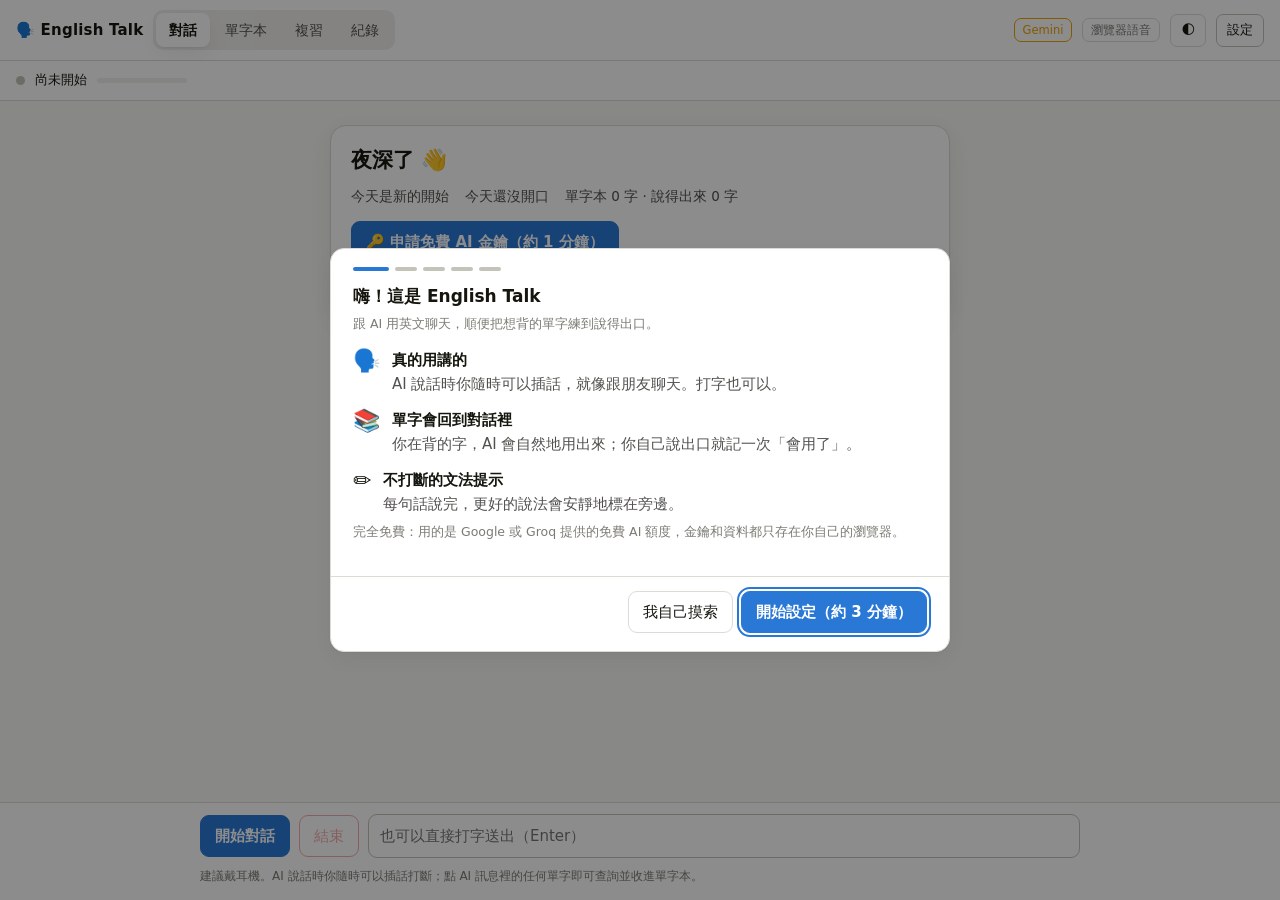
==== docs/index.html @ 2129390c "v2.11" ====
<!DOCTYPE html>
<html lang="zh-Hant">
<head>
<meta charset="utf-8">
<meta name="viewport" content="width=device-width, initial-scale=1, viewport-fit=cover">
<meta name="description" content="用嘴巴跟 AI 即時練英文對話，可以隨時插話打斷。內建單字本與間隔重複複習。">
<meta name="theme-color" content="#2a78d6">
<title>English Talk — 雙工英文對話練習</title>
<link rel="icon" type="image/png" href="icons/favicon-64.png">
<link rel="apple-touch-icon" href="icons/apple-touch-icon.png">
<link rel="manifest" href="manifest.webmanifest">
<meta name="apple-mobile-web-app-capable" content="yes">
<meta name="apple-mobile-web-app-status-bar-style" content="default">
<meta name="apple-mobile-web-app-title" content="English Talk">
<link rel="stylesheet" href="styles.css">
</head>
<body>

<header>
  <span class="brand">🗣️ English Talk</span>
  <nav class="tabs" role="tablist">
    <button role="tab" data-tab="chat" aria-selected="true">對話</button>
    <button role="tab" data-tab="vocab" aria-selected="false">單字本 <span class="pill zero" id="pillVocab">0</span></button>
    <button role="tab" data-tab="review" aria-selected="false">複習 <span class="pill zero" id="pillDue">0</span></button>
    <button role="tab" data-tab="stats" aria-selected="false">紀錄</button>
  </nav>
  <div class="spacer"></div>
  <span class="badge" id="badgeEngine">—</span>
  <span class="badge" id="badgeTTS">—</span>
  <button class="btn sm" id="btnInstall" hidden title="安裝到桌面，像 App 一樣使用">📲 安裝</button>
  <button class="btn sm ghost" id="btnTheme" title="切換深淺色">🌓</button>
  <button class="btn sm" id="btnSettings">設定</button>
</header>

<main>

  <!-- ============================ 對話 ============================ -->
  <section class="page active" id="page-chat">
    <div id="statusbar">
      <div id="dot"></div>
      <span id="statusText">尚未開始</span>
      <div id="meter"><div id="meterFill"></div></div>
      <div class="spacer"></div>
      <span class="muted" id="turnInfo"></span>
    </div>

    <div id="chat"><div id="chatInner"></div></div>

    <footer>
      <div class="footer-inner">
        <button class="btn primary" id="btnStart">開始對話</button>
        <button class="btn danger" id="btnStop" disabled>結束</button>
        <input type="text" id="textInput" placeholder="也可以直接打字送出（Enter）" autocomplete="off">
        <div id="hint">建議戴耳機。AI 說話時你隨時可以插話打斷；點 AI 訊息裡的任何單字即可查詢並收進單字本。</div>
      </div>
    </footer>
  </section>

  <!-- ============================ 單字本 ============================ -->
  <section class="page" id="page-vocab">
    <div class="scroll"><div class="wrap">
      <h2 class="title">單字本</h2>
      <p class="lede">三種加入方式：對話中點單字、手動新增、批次貼上課本單字表。到期的字會出現在複習，也會被 AI 在聊天中自然用出來 —— 你自己把它說出口時會記一次「產出」。</p>

      <div class="vocab-toolbar">
        <input type="search" id="vocabSearch" placeholder="搜尋單字或中文意思…">
        <select id="vocabTag" style="width:auto;min-width:120px"><option value="">所有標籤</option></select>
        <select id="vocabSort" style="width:auto;min-width:110px">
          <option value="due">依到期日</option>
          <option value="new">最新加入</option>
          <option value="az">字母順序</option>
          <option value="spoken">最常說出</option>
          <option value="unspoken">還沒說出口</option>
        </select>
        <button class="btn sm primary" id="btnAddOne">＋ 新增單字</button>
        <button class="btn sm" id="btnBulkAdd">批次貼上</button>
        <button class="btn sm ghost" id="btnFillForms" hidden>補齊詞性變化</button>
        <button class="btn sm ghost" id="btnVocabExport">匯出 CSV</button>
      </div>

      <div id="vocabCounts" class="tiles"></div>
      <div id="vocabList" class="vlist"></div>
    </div></div>
  </section>

  <!-- ============================ 複習 ============================ -->
  <section class="page" id="page-review">
    <div class="scroll"><div class="wrap">
      <h2 class="title">複習</h2>
      <p class="lede">間隔重複：記得越牢，下次出現得越晚。答錯的會今天再出現一次。</p>

      <div class="review-controls">
        <label class="field" style="margin-top:0">複習方式</label>
        <div class="mode-grid" id="reviewMode" role="radiogroup" aria-label="複習方式"></div>
        <p class="note" id="reviewModeNote" style="margin:8px 0 0"></p>
        <div class="row" style="margin-top:4px">
          <div class="grow">
            <label class="field" for="reviewTag">複習範圍</label>
            <select id="reviewTag"><option value="">全部單字</option></select>
          </div>
          <button class="btn primary" id="btnStartReview">開始複習</button>
        </div>
      </div>
      <div style="height:18px"></div>

      <div id="reviewStage" class="review-stage"></div>
    </div></div>
  </section>

  <!-- ============================ 紀錄 ============================ -->
  <section class="page" id="page-stats">
    <div class="scroll"><div class="wrap">
      <h2 class="title">練習紀錄</h2>
      <p class="lede">所有資料都存在這台裝置的瀏覽器裡，沒有上傳到任何地方。</p>

      <div id="statTiles" class="tiles"></div>

      <div id="insights"></div>

      <div class="card">
        <h3>練習熱力圖</h3>
        <div id="heatmap"></div>
      </div>

      <div class="card">
        <h3>每日明細</h3>
        <div class="table-scroll" id="dailyTable"></div>
      </div>

      <div class="card">
        <h3>AI 用量</h3>
        <div id="aiUsage"></div>
      </div>

      <div class="card">
        <h3>對話紀錄</h3>
        <div id="sessionList"></div>
      </div>

      <div class="card">
        <h3>備份</h3>
        <p class="note" style="margin-top:0">匯出的檔案包含單字本、對話紀錄與統計，但<strong>不含 API 金鑰</strong>。換電腦時匯入即可延續進度。</p>
        <div id="storageInfo" class="storage-info"></div>
        <div class="row" style="margin-top:12px">
          <button class="btn" id="btnExportAll">匯出備份</button>
          <button class="btn" id="btnImportAll">匯入備份</button>
          <div class="spacer"></div>
          <button class="btn danger" id="btnWipe">清除所有資料</button>
        </div>
        <input type="file" id="importFile" accept="application/json,.json" hidden>
      </div>
    </div></div>
  </section>

</main>

<!-- ============================ 單字彈窗 ============================ -->
<div id="wordPop" hidden></div>

<!-- ============================ 設定 ============================ -->
<dialog class="modal" id="dlgSettings">
  <div class="m-head">
    <h2>設定</h2>
    <p class="note" style="margin-bottom:0">
      金鑰只存在你自己的瀏覽器（localStorage），不會傳給這個網站的伺服器，因為它根本沒有伺服器。
    </p>
  </div>
  <div class="m-body">

    <label class="field" for="cfgProvider">對話模型供應商</label>
    <select id="cfgProvider">
      <option value="gemini">Google Gemini（推薦：免費額度大、瀏覽器直連最穩）</option>
      <option value="groq">Groq（回應最快，少數瀏覽器可能被跨來源政策擋下）</option>
    </select>
    <div class="row" style="margin-top:8px;align-items:center">
      <button class="btn sm" id="btnTestKey" type="button">🔌 測試連線</button>
      <span class="note" id="testKeyNote" style="margin:0"></span>
    </div>

    <label class="field" style="display:flex;align-items:center;gap:9px;cursor:pointer;margin-top:12px">
      <input type="checkbox" id="cfgFallback" style="width:auto">
      主要的 AI 出問題時，自動換備援（對話不會斷）
    </label>
    <div class="note" id="fallbackChain" style="margin-left:26px"></div>

    <div id="grpGemini">
      <label class="field" for="cfgGeminiKey">Gemini API 金鑰 <span class="badge" id="stGemini">未設定</span></label>
      <input type="password" id="cfgGeminiKey" placeholder="AIza…（留空表示不更動）" autocomplete="off">
      <div class="note">免費申請：<a href="https://aistudio.google.com/apikey" target="_blank" rel="noopener">aistudio.google.com/apikey</a></div>
      <label class="field" for="cfgGeminiModel">對話用的模型</label>
      <select id="cfgGeminiModel"></select>
      <input type="text" id="cfgGeminiModelCustom" placeholder="輸入模型 ID，例如 gemini-3.5-flash" hidden>
      <div id="descGeminiModel"></div>

      <label class="field" for="cfgGeminiTool">查字、新增單字、文法檢查用的模型</label>
      <select id="cfgGeminiTool"></select>
      <input type="text" id="cfgGeminiToolCustom" placeholder="輸入模型 ID" hidden>
      <div id="descGeminiTool"></div>

      <div class="row" style="margin-top:10px">
        <button class="btn sm" id="btnFetchGemini" type="button">抓取我帳號可用的模型</button>
        <span class="note" id="noteGemini" style="margin:0"></span>
      </div>
    </div>

    <div id="grpGroq">
      <label class="field" for="cfgGroqKey">Groq API 金鑰 <span class="badge" id="stGroq">未設定</span></label>
      <input type="password" id="cfgGroqKey" placeholder="gsk_…（留空表示不更動）" autocomplete="off">
      <div class="note">免費申請：<a href="https://console.groq.com/keys" target="_blank" rel="noopener">console.groq.com/keys</a></div>
      <label class="field" for="cfgGroqModel">對話用的模型</label>
      <select id="cfgGroqModel"></select>
      <input type="text" id="cfgGroqModelCustom" placeholder="輸入模型 ID，例如 llama-3.1-8b-instant" hidden>
      <div id="descGroqModel"></div>

      <label class="field" for="cfgGroqTool">查字、新增單字、文法檢查用的模型</label>
      <select id="cfgGroqTool"></select>
      <input type="text" id="cfgGroqToolCustom" placeholder="輸入模型 ID" hidden>
      <div id="descGroqTool"></div>
      <div class="note">兩個用途分開選，額度就各算各的：背景的查字和文法檢查不會把對話的額度用光。選的模型不能用時，會自動退回對話用的模型。</div>

      <div class="row" style="margin-top:10px">
        <button class="btn sm" id="btnFetchGroq" type="button">抓取我帳號可用的模型</button>
        <span class="note" id="noteGroq" style="margin:0"></span>
      </div>
    </div>

    <hr style="border:0;border-top:1px solid var(--line);margin:22px 0 4px">

    <label class="field" for="cfgTTSEngine">AI 語音引擎</label>
    <select id="cfgTTSEngine">
      <option value="browser">瀏覽器內建（免費無限、零延遲，建議用 Edge 取得神經語音）</option>
      <option value="edge">微軟 Edge 朗讀服務（音質最好，但可能被擋，失敗會自動退回）</option>
    </select>

    <div id="grpBrowserVoice">
      <label class="field" for="cfgBrowserVoice">瀏覽器語音</label>
      <select id="cfgBrowserVoice"></select>
      <div class="note">名字含 Natural / Online 的是神經語音，音質最接近真人。在 Microsoft Edge 開啟本站可以拿到最多這類語音。</div>
    </div>

    <div id="grpEdgeVoice" hidden>
      <label class="field" for="cfgEdgeVoice">微軟語音</label>
      <select id="cfgEdgeVoice"></select>
    </div>

    <div class="row">
      <div class="grow">
        <label class="field" for="cfgRate">語速</label>
        <select id="cfgRate">
          <option value="0.75">很慢</option>
          <option value="0.9">慢</option>
          <option value="1">正常</option>
          <option value="1.1">快</option>
          <option value="1.25">很快</option>
        </select>
      </div>
      <div class="grow">
        <label class="field" for="cfgLevel">你的英文程度</label>
        <select id="cfgLevel">
          <option value="A2">A2 初級</option>
          <option value="B1">B1 中級</option>
          <option value="B2">B2 中高級</option>
          <option value="C1">C1 高級</option>
        </select>
      </div>
    </div>

    <label class="field" for="cfgGoal">練習目標</label>
    <select id="cfgGoal"></select>
    <div class="note">換目標會一起換掉下面的 AI 角色（如果你沒有自己改過角色的話）。</div>

    <label class="field" for="cfgPersona">AI 角色設定（英文描述）</label>
    <input type="text" id="cfgPersona">

    <div class="row">
      <div class="grow">
        <label class="field" for="cfgBarge">搶話靈敏度</label>
        <select id="cfgBarge">
          <option value="0">關閉（AI 說完才聽）</option>
          <option value="2">高靈敏</option>
          <option value="3">中（推薦）</option>
          <option value="4.5">低靈敏（吵雜環境）</option>
        </select>
      </div>
      <div class="grow">
        <label class="field" for="cfgSilence">停頓多久算你說完</label>
        <select id="cfgSilence">
          <option value="700">0.7 秒（反應快）</option>
          <option value="1000">1.0 秒（推薦）</option>
          <option value="1500">1.5 秒（想慢慢講）</option>
        </select>
      </div>
    </div>

    <label class="field" for="cfgVocabFreq">AI 在對話中用到我的單字的頻率</label>
    <select id="cfgVocabFreq">
      <option value="0">不要（純自然對話）</option>
      <option value="0.25">很少 — 大約每四輪一次</option>
      <option value="0.5">適中 — 大約每三輪一次（推薦）</option>
      <option value="0.75">常常 — 大約每四輪三次，而且會引導你也用出來</option>
      <option value="1">每一輪都要 — 考前衝刺用，會明顯刻意</option>
    </select>
    <div class="note">
      覺得太刻意就往下調。每場對話的前兩輪一定不會塞單字，讓話題先自然建立。
      「很少」和「適中」不會連續兩輪都塞。
    </div>

    <label class="field" style="display:flex;align-items:center;gap:9px;cursor:pointer;margin-top:8px">
      <input type="checkbox" id="cfgPromoteHeard" style="width:auto">
      AI 用了、我卻沒跟著用的字，自動提前到明天複習
    </label>
    <div class="note" style="margin-left:26px">不花 API 額度，純本地判斷。</div>

    <label class="field" style="display:flex;align-items:center;gap:9px;cursor:pointer;margin-top:8px">
      <input type="checkbox" id="cfgAnalyzeGaps" style="width:auto">
      對話結束後，找出我「想講但講不出來」的字
    </label>
    <div class="note" style="margin-left:26px">一整場對話只會多呼叫一次 API。關掉可以更省額度。</div>

    <label class="field" for="cfgGrammar">文法修正</label>
    <select id="cfgGrammar">
      <option value="live">即時 — 每句說完就標在那句底下（推薦）</option>
      <option value="end">對話結束後 — 一次檢查全部，最省額度</option>
      <option value="off">關閉</option>
    </select>
    <div class="note">AI 不會在對話中糾正你，修正只會安靜地寫在你那句話底下。
      即時模式會把排隊中的句子合併成一次送出，平均每 1–3 句才多一次 API；
      Gemini 用的是額度另計的 flash-lite 模型，不會吃掉對話的額度。</div>

    <label class="field" for="cfgScheduler">複習排程演算法</label>
    <select id="cfgScheduler">
      <option value="fsrs">FSRS — Anki 現行的演算法，同樣記得牢、複習次數更少（推薦）</option>
      <option value="sm2">SM-2 — 傳統演算法</option>
    </select>
    <label class="field" for="cfgRetention">目標記憶率（FSRS）</label>
    <select id="cfgRetention">
      <option value="0.85">85% — 複習量最少，偶爾會忘</option>
      <option value="0.9">90% — 標準（推薦）</option>
      <option value="0.95">95% — 考前衝刺，複習量約多一倍</option>
    </select>
    <div class="note">切換後會依新規則重排所有字的複習日。兩種演算法的紀錄會一直同步保存，隨時可以換回來。</div>

    <div class="note" id="cacheInfo" style="margin-top:14px"></div>

    <div style="height:8px"></div>
  </div>
  <div class="m-foot">
    <span class="note" style="margin:0 auto 0 0">
      <span id="appVersion"></span> ·
      <a href="#" id="lnkWhatsNew">看新功能</a> ·
      <a href="#" id="lnkOnboard">新手引導</a>
    </span>
    <button class="btn ghost" id="btnCloseSettings">取消</button>
    <button class="btn primary" id="btnSaveSettings">儲存</button>
  </div>
</dialog>

<!-- ============================ 手動新增／編輯單字 ============================ -->
<dialog class="modal" id="dlgAdd">
  <div class="m-head">
    <h2>新增單字</h2>
    <p class="note" style="margin-bottom:0">輸入英文或中文都可以，會列出所有可能的字或意思讓你挑。</p>
  </div>
  <div class="m-body">
    <div class="row add-search">
      <input type="search" id="addQuery" class="grow" placeholder="例如：消耗、negotiate、look forward to" autocomplete="off" enterkeyhint="search">
      <button class="btn primary" id="btnAddSearch" type="button">查詢</button>
    </div>
    <div class="add-tagrow">
      <label for="addTag">加到標籤</label>
      <input type="text" id="addTag" list="tagOptions" placeholder="可留空，例如：第三課" autocomplete="off">
      <datalist id="tagOptions"></datalist>
    </div>
    <div id="addResults" class="add-results" aria-live="polite"></div>
    <button class="btn sm ghost" id="btnAddManual" type="button">課本的定義要一字不差？手動填寫全部欄位</button>
  </div>
  <div class="m-foot">
    <button class="btn" id="btnAddDone">完成</button>
  </div>
</dialog>

<dialog class="modal" id="dlgWord">
  <div class="m-head">
    <h2 id="wordDlgTitle">新增單字</h2>
    <p class="note" style="margin-bottom:0">
      英文或中文填一個就好，按「用 AI 補齊」會列出候選讓你挑，而且只補空白的欄位，不會改你自己填的內容。
    </p>
  </div>
  <div class="m-body">
    <div class="row wf-main">
      <div class="grow">
        <label class="field" for="wfWord">英文</label>
        <input type="text" id="wfWord" placeholder="例：negotiate" autocomplete="off">
      </div>
      <div class="grow">
        <label class="field" for="wfZh">中文意思</label>
        <input type="text" id="wfZh" placeholder="例：談判、協商" autocomplete="off">
      </div>
    </div>
    <button class="btn sm" id="btnAutoFill" type="button" style="margin-top:10px">✨ 用 AI 補齊</button>
    <div id="wfPick" class="add-results"></div>

    <div class="row">
      <div class="grow">
        <label class="field" for="wfPhonetic">音標</label>
        <input type="text" id="wfPhonetic" placeholder="例：/nɪˈɡoʊʃieɪt/">
      </div>
      <div class="grow">
        <label class="field" for="wfPos">詞性</label>
        <input type="text" id="wfPos" placeholder="例：verb">
      </div>
    </div>

    <label class="field" for="wfTags">標籤（用空白分隔，例如課次）</label>
    <input type="text" id="wfTags" list="tagOptions" placeholder="例：第三課 期中考">

    <details id="wfMore" class="wf-more">
      <summary>更多欄位：例句、近義詞、反義詞、詞性變化</summary>
      <label class="field" for="wfExample">例句</label>
      <input type="text" id="wfExample" placeholder="例：We need to negotiate a better price.">

      <label class="field" for="wfExampleZh">例句中文</label>
      <input type="text" id="wfExampleZh" placeholder="例：我們需要談出一個更好的價格。">

      <label class="field" for="wfSyn">近義詞</label>
      <input type="text" id="wfSyn" placeholder="例：settle(和解), bargain(討價還價)">

      <label class="field" for="wfAnt">反義詞</label>
      <input type="text" id="wfAnt" placeholder="例：refuse(拒絕)">

      <label class="field" for="wfFam">詞性變化（同字根、不同詞性）</label>
      <input type="text" id="wfFam" placeholder="例：decision n. 決定, decisive adj. 果斷的">
      <div class="note">用逗號分隔，中文放在括號裡（可省略）。</div>
    </details>

    <div class="note" id="wordDlgNote"></div>
  </div>
  <div class="m-foot">
    <button class="btn ghost" id="btnCloseWord">取消</button>
    <button class="btn primary" id="btnSaveWord">儲存</button>
  </div>
</dialog>

<!-- ============================ 批次貼上單字 ============================ -->
<dialog class="modal" id="dlgBulk">
  <div class="m-head">
    <h2>批次貼上單字</h2>
    <p class="note" style="margin-bottom:0">
      直接貼課本的單字表。每行一個，支援 <code>單字</code>、<code>單字 中文</code>、
      <code>單字,中文</code>、<code>單字&lt;tab&gt;中文</code>。
    </p>
  </div>
  <div class="m-body">
    <label class="field" for="bulkTag">標籤（選填，用來分組複習）</label>
    <input type="text" id="bulkTag" placeholder="例如：第三課、期中考、商用英文">

    <label class="field" for="bulkText">單字</label>
    <textarea id="bulkText" placeholder="negotiate  談判&#10;sustainable  永續的&#10;reluctant  不情願的"></textarea>

    <label class="field" style="display:flex;align-items:center;gap:9px;cursor:pointer">
      <input type="checkbox" id="bulkUseAI" style="width:auto" checked>
      用 AI 補齊音標、詞性與例句
    </label>
    <div class="note">
      不勾選的話就完全照你貼的內容存，一個字都不改，也不會用到 API 額度 ——
      課本上的中文跟老師給的定義要一模一樣時選這個。<br>
      勾選時：你自己填的中文會被保留，AI 只補空白的欄位；一次最多 20 個字。
    </div>
    <div class="note" id="bulkNote"></div>
  </div>
  <div class="m-foot">
    <button class="btn ghost" id="btnCloseBulk">取消</button>
    <button class="btn primary" id="btnDoBulk">加入單字本</button>
  </div>
</dialog>

<div id="toast"></div>

<script type="module" src="js/app.js"></script>
</body>
</html>
---- docs/styles.css ----
/* =========================================================================
   English Talk — 樣式
   淺色為基準，深色在 prefers-color-scheme 與 [data-theme] 兩個範圍各定義一次，
   讓手動切換在兩個方向都能蓋過系統設定。
   ========================================================================= */

:root {
  color-scheme: light;
  --bg:            #f7f7f4;
  --surface:       #ffffff;
  --surface-2:     #f0efec;
  --line:          #dcdbd4;
  --line-strong:   #c4c3ba;
  --text:          #16160f;
  --text-2:        #52514e;
  --muted:         #7c7b74;
  --accent:        #2a78d6;
  --accent-ink:    #ffffff;
  --good:          #1baf7a;
  --warn:          #eda100;
  --danger:        #e34948;
  --user-bg:       #e8f0fb;
  --user-line:     #c6dcf6;
  --ai-bg:         #ffffff;
  --ai-line:       #e2e1da;
  --shadow:        0 1px 2px rgba(0,0,0,.05), 0 8px 24px rgba(0,0,0,.06);
  --radius:        12px;
  --hm-cell:       13px;
  --hm-0: #e9e9e5; --hm-1: #b7d3f6; --hm-2: #86b6ef; --hm-3: #3987e5; --hm-4: #1c5cab;
}

@media (prefers-color-scheme: dark) {
  :root:where(:not([data-theme="light"])) {
    color-scheme: dark;
    --bg:          #131317;
    --surface:     #1a1a1f;
    --surface-2:   #212127;
    --line:        #2e2e36;
    --line-strong: #43434e;
    --text:        #f2f2ef;
    --text-2:      #c3c2b7;
    --muted:       #8b8a82;
    --accent:      #3987e5;
    --accent-ink:  #08131f;
    --good:        #199e70;
    --warn:        #c98500;
    --danger:      #e66767;
    --user-bg:     #1d2a3a;
    --user-line:   #2b415c;
    --ai-bg:       #1e1e24;
    --ai-line:     #32323b;
    --shadow:      0 1px 2px rgba(0,0,0,.3), 0 8px 24px rgba(0,0,0,.35);
    --hm-0: #26262b; --hm-1: #104281; --hm-2: #184f95; --hm-3: #256abf; --hm-4: #3987e5;
  }
}

:root[data-theme="dark"] {
  color-scheme: dark;
  --bg:          #131317;
  --surface:     #1a1a1f;
  --surface-2:   #212127;
  --line:        #2e2e36;
  --line-strong: #43434e;
  --text:        #f2f2ef;
  --text-2:      #c3c2b7;
  --muted:       #8b8a82;
  --accent:      #3987e5;
  --accent-ink:  #08131f;
  --good:        #199e70;
  --warn:        #c98500;
  --danger:      #e66767;
  --user-bg:     #1d2a3a;
  --user-line:   #2b415c;
  --ai-bg:       #1e1e24;
  --ai-line:     #32323b;
  --shadow:      0 1px 2px rgba(0,0,0,.3), 0 8px 24px rgba(0,0,0,.35);
  --hm-0: #26262b; --hm-1: #104281; --hm-2: #184f95; --hm-3: #256abf; --hm-4: #3987e5;
}

* { box-sizing: border-box; }
html, body { height: 100%; }
body {
  margin: 0;
  background: var(--bg);
  color: var(--text);
  font: 15px/1.6 "Noto Sans TC", -apple-system, "Segoe UI", system-ui, sans-serif;
  display: flex;
  flex-direction: column;
  overflow: hidden;
}
button, input, select, textarea { font: inherit; color: inherit; }

/* ---------- 頂部 ---------- */
header {
  display: flex; align-items: center; gap: 10px;
  padding: 10px 16px; background: var(--surface);
  border-bottom: 1px solid var(--line); flex: none;
}
.brand { font-weight: 700; font-size: 15px; letter-spacing: .2px; white-space: nowrap; }
.spacer { flex: 1; }

nav.tabs { display: flex; gap: 2px; background: var(--surface-2);
           padding: 3px; border-radius: 10px; }
nav.tabs button {
  border: 0; background: transparent; color: var(--text-2);
  padding: 6px 13px; border-radius: 8px; cursor: pointer; font-size: 14px;
  display: flex; align-items: center; gap: 6px;
}
nav.tabs button:hover { color: var(--text); }
nav.tabs button[aria-selected="true"] {
  background: var(--surface); color: var(--text); font-weight: 600; box-shadow: var(--shadow);
}
.pill {
  font-size: 11px; min-width: 18px; height: 18px; padding: 0 5px;
  border-radius: 9px; background: var(--accent); color: var(--accent-ink);
  display: inline-flex; align-items: center; justify-content: center; font-weight: 700;
}
.pill.zero { display: none; }

/* ---------- 通用元件 ---------- */
button.btn {
  border: 1px solid var(--line-strong); background: var(--surface);
  border-radius: 9px; padding: 8px 14px; cursor: pointer; transition: .15s;
}
button.btn:hover { border-color: var(--accent); }
button.btn:disabled { opacity: .45; cursor: not-allowed; }
button.btn.primary { background: var(--accent); border-color: var(--accent); color: var(--accent-ink); font-weight: 600; }
button.btn.ghost { background: transparent; border-color: var(--line); }
button.btn.danger { background: transparent; border-color: var(--danger); color: var(--danger); }
button.btn.sm { padding: 5px 10px; font-size: 13px; border-radius: 7px; }

input[type=text], input[type=password], input[type=search], select, textarea {
  width: 100%; padding: 9px 11px; border-radius: 9px;
  border: 1px solid var(--line-strong); background: var(--surface); color: var(--text);
}
textarea { resize: vertical; min-height: 90px; line-height: 1.6; }
label.field { display: block; font-size: 13px; color: var(--text-2); margin: 14px 0 5px; font-weight: 500; }
.note { font-size: 12.5px; color: var(--muted); margin-top: 5px; line-height: 1.6; }
.note a { color: var(--accent); }
.row { display: flex; gap: 10px; align-items: flex-end; flex-wrap: wrap; }
.row > .grow { flex: 1; min-width: 150px; }
.muted { color: var(--muted); }

.badge {
  font-size: 11.5px; padding: 2px 8px; border-radius: 7px;
  border: 1px solid var(--line); color: var(--muted); white-space: nowrap;
}
.badge.on { color: var(--good); border-color: var(--good); }
.badge.warn { color: var(--warn); border-color: var(--warn); }

/* ---------- 分頁容器 ---------- */
main { flex: 1; overflow: hidden; display: flex; }
section.page { flex: 1; display: none; flex-direction: column; overflow: hidden; }
section.page.active { display: flex; }
.scroll { flex: 1; overflow-y: auto; padding: 20px 16px 28px; }
.wrap { max-width: 880px; margin: 0 auto; }
h2.title { font-size: 18px; margin: 0 0 4px; }
p.lede { color: var(--text-2); margin: 0 0 20px; font-size: 14px; }

.card {
  background: var(--surface); border: 1px solid var(--line);
  border-radius: var(--radius); padding: 18px; margin-bottom: 16px;
}
.card h3 { margin: 0 0 12px; font-size: 15px; }

/* ---------- 對話頁 ---------- */
#statusbar {
  display: flex; align-items: center; gap: 10px; flex: none;
  padding: 9px 16px; background: var(--surface); border-bottom: 1px solid var(--line);
  font-size: 13px;
}
#dot { width: 9px; height: 9px; border-radius: 50%; background: var(--line-strong); flex: none; }
#dot.listening { background: var(--good); animation: pulse 1.5s infinite; }
#dot.thinking { background: var(--warn); }
#dot.speaking { background: var(--accent); }
@keyframes pulse {
  0% { box-shadow: 0 0 0 0 rgba(27,175,122,.5); }
  70% { box-shadow: 0 0 0 9px rgba(27,175,122,0); }
  100% { box-shadow: 0 0 0 0 rgba(27,175,122,0); }
}
#meter { width: 90px; height: 5px; background: var(--surface-2); border-radius: 3px; overflow: hidden; flex: none; }
#meterFill { height: 100%; width: 0; background: var(--good); transition: width .08s linear; }

#chat { flex: 1; overflow-y: auto; padding: 20px 16px 10px; }
#chatInner { max-width: 880px; margin: 0 auto; display: flex; flex-direction: column; gap: 12px; }
.msg {
  max-width: 88%; padding: 10px 14px; border-radius: var(--radius);
  line-height: 1.65; word-break: break-word;
}
.msg.user { align-self: flex-end; background: var(--user-bg); border: 1px solid var(--user-line); }
.msg.ai { align-self: flex-start; background: var(--ai-bg); border: 1px solid var(--ai-line); box-shadow: var(--shadow); }
.msg.sys {
  align-self: center; background: transparent; color: var(--muted);
  font-size: 13px; border: 1px dashed var(--line); max-width: 96%;
}
.msg .who { display: block; font-size: 11px; color: var(--muted); margin-bottom: 3px; letter-spacing: .4px; }
.msg.interim { opacity: .55; font-style: italic; }
.msg.ai .w {
  cursor: pointer; border-radius: 3px; padding: 0 1px;
  border-bottom: 1px dotted transparent; transition: .12s;
}
.msg.ai .w:hover { background: var(--surface-2); border-bottom-color: var(--accent); }
.msg.ai .w.saved { border-bottom: 2px solid var(--good); }

footer {
  flex: none; padding: 11px 16px 14px; background: var(--surface);
  border-top: 1px solid var(--line);
}
.footer-inner { max-width: 880px; margin: 0 auto; display: flex; gap: 9px; align-items: center; flex-wrap: wrap; }
#textInput { flex: 1; min-width: 200px; }
#hint { font-size: 12px; color: var(--muted); width: 100%; }

/* ---------- 單字彈窗 ---------- */
#wordPop {
  position: fixed; z-index: 60; width: min(330px, calc(100vw - 24px));
  background: var(--surface); border: 1px solid var(--line-strong);
  border-radius: var(--radius); box-shadow: var(--shadow); padding: 15px;
}
#wordPop[hidden] { display: none !important; }
#wordPop .wp-head { display: flex; align-items: baseline; gap: 8px; flex-wrap: wrap; }
#wordPop .wp-word { font-size: 19px; font-weight: 700; }
#wordPop .wp-ipa { color: var(--muted); font-size: 13px; }
#wordPop .wp-pos { font-size: 11.5px; padding: 1px 7px; border-radius: 6px; background: var(--surface-2); color: var(--text-2); }
#wordPop .wp-zh { margin: 8px 0 0; font-size: 15px; }
#wordPop .wp-ex { margin: 10px 0 0; padding-left: 10px; border-left: 2px solid var(--line-strong); font-size: 13.5px; color: var(--text-2); }
#wordPop .wp-actions { display: flex; gap: 8px; margin-top: 14px; }

/* ---------- 單字本 ---------- */
.vocab-toolbar { display: flex; gap: 8px; flex-wrap: wrap; align-items: center; margin-bottom: 14px; }
.vocab-toolbar input[type=search] { flex: 1; min-width: 160px; }
.vlist { display: flex; flex-direction: column; gap: 8px; }
.vitem {
  background: var(--surface); border: 1px solid var(--line); border-radius: 10px;
  padding: 12px 14px; display: flex; gap: 12px; align-items: flex-start;
}
.vitem .vmain { flex: 1; min-width: 0; }
.vitem .vword { font-weight: 650; font-size: 15.5px; }
.vitem .vipa { color: var(--muted); font-size: 12.5px; margin-left: 6px; }
.vitem .vzh { color: var(--text-2); }
.vitem .vex { font-size: 13px; color: var(--muted); margin-top: 4px; font-style: italic; }
.vitem .vmeta { display: flex; gap: 6px; flex-wrap: wrap; margin-top: 7px; }
.tag {
  font-size: 11.5px; padding: 1px 8px; border-radius: 6px;
  background: var(--surface-2); color: var(--text-2); border: 1px solid var(--line);
}
.tag.due { color: var(--accent); border-color: var(--accent); }
.vitem .vacts { display: flex; gap: 6px; flex: none; }

/* ---------- 複習 ---------- */
.review-stage { max-width: 560px; margin: 0 auto; text-align: center; }
.flashcard {
  background: var(--surface); border: 1px solid var(--line); border-radius: 16px;
  padding: 42px 24px; box-shadow: var(--shadow); min-height: 240px;
  display: flex; flex-direction: column; justify-content: center; gap: 10px;
}
.flashcard .fc-word { font-size: 34px; font-weight: 700; letter-spacing: -.4px; }
.flashcard .fc-ipa { color: var(--muted); font-size: 15px; }
.flashcard .fc-zh { font-size: 22px; margin-top: 6px; }
.flashcard .fc-ex { color: var(--text-2); font-size: 14.5px; font-style: italic; margin-top: 10px; }
.flashcard .fc-exzh { color: var(--muted); font-size: 13px; }
.grade-row { display: grid; grid-template-columns: repeat(4, 1fr); gap: 8px; margin-top: 16px; }
.grade-row button { padding: 12px 4px; border-radius: 10px; border: 1px solid var(--line-strong);
                    background: var(--surface); cursor: pointer; }
.grade-row button b { display: block; font-size: 14px; }
.grade-row button small { color: var(--muted); font-size: 11.5px; }
.grade-row button:hover { border-color: var(--accent); }
.review-progress { display: flex; justify-content: center; gap: 14px; color: var(--muted);
                   font-size: 13px; margin-bottom: 14px; }

/* ---------- 統計 ---------- */
.tiles { display: grid; grid-template-columns: repeat(auto-fit, minmax(150px, 1fr)); gap: 12px; margin-bottom: 18px; }
.tile { background: var(--surface); border: 1px solid var(--line); border-radius: var(--radius); padding: 15px 16px; }
.tile .t-label { font-size: 12.5px; color: var(--muted); }
.tile .t-value { font-size: 27px; font-weight: 700; letter-spacing: -.6px; margin-top: 3px; line-height: 1.15; }
.tile .t-sub { font-size: 12px; color: var(--muted); margin-top: 2px; }

.heatmap-wrap { position: relative; }
.hm-body { display: flex; gap: 6px; }
.hm-scroll { overflow-x: auto; padding-bottom: 4px; }
.hm-days { display: grid; grid-template-rows: repeat(7, var(--hm-cell)); gap: 3px;
           padding-top: 18px; font-size: 10px; color: var(--muted); }
.hm-days span { height: var(--hm-cell); line-height: var(--hm-cell); }
.hm-months { display: grid; gap: 3px; font-size: 10.5px; color: var(--muted); height: 15px; }
.hm-months span { white-space: nowrap; line-height: 15px; }
.hm-grid { display: grid; gap: 3px; }
.hm-col { display: grid; grid-template-rows: repeat(7, var(--hm-cell)); gap: 3px; }
.hm-cell { width: var(--hm-cell); height: var(--hm-cell); border-radius: 3px; background: var(--hm-0); }
.hm-cell[data-level="1"] { background: var(--hm-1); }
.hm-cell[data-level="2"] { background: var(--hm-2); }
.hm-cell[data-level="3"] { background: var(--hm-3); }
.hm-cell[data-level="4"] { background: var(--hm-4); }
.hm-future { background: transparent; }
.hm-legend { display: flex; align-items: center; gap: 4px; justify-content: flex-end;
             margin-top: 9px; font-size: 11.5px; color: var(--muted); }
.hm-legend i { width: var(--hm-cell); height: var(--hm-cell); border-radius: 3px; background: var(--hm-0); }
.hm-legend i[data-level="1"] { background: var(--hm-1); }
.hm-legend i[data-level="2"] { background: var(--hm-2); }
.hm-legend i[data-level="3"] { background: var(--hm-3); }
.hm-legend i[data-level="4"] { background: var(--hm-4); }
.hm-tip {
  position: absolute; background: var(--text); color: var(--bg);
  font-size: 11.5px; padding: 4px 9px; border-radius: 6px; pointer-events: none;
  white-space: nowrap; z-index: 5;
}

.data-table { width: 100%; border-collapse: collapse; font-size: 13.5px; }
.data-table th, .data-table td { text-align: left; padding: 7px 10px; border-bottom: 1px solid var(--line); }
.data-table th { color: var(--muted); font-weight: 500; font-size: 12.5px; }
.table-scroll { overflow-x: auto; }

.session-item {
  border: 1px solid var(--line); border-radius: 10px; background: var(--surface);
  margin-bottom: 8px; overflow: hidden;
}
.session-item summary { padding: 11px 14px; cursor: pointer; display: flex; gap: 10px;
                        align-items: center; flex-wrap: wrap; }
.session-item summary .s-date { font-weight: 600; }
.session-item .s-body { padding: 4px 14px 14px; border-top: 1px solid var(--line); }
.session-item .s-line { margin: 7px 0; font-size: 14px; }
.session-item .s-line b { color: var(--muted); font-weight: 500; margin-right: 6px; font-size: 12px; }

/* ---------- 設定對話框 ---------- */
dialog.modal {
  border: 1px solid var(--line); border-radius: 14px; padding: 0;
  background: var(--surface); color: var(--text);
  width: min(580px, calc(100vw - 24px)); max-height: 88vh;
  box-shadow: var(--shadow);
}
dialog.modal::backdrop { background: rgba(0,0,0,.45); }
dialog.modal .m-head { padding: 18px 22px 0; }
dialog.modal .m-body { padding: 0 22px; overflow-y: auto; max-height: 62vh; }
dialog.modal .m-foot {
  padding: 14px 22px 18px; display: flex; gap: 9px; justify-content: flex-end;
  border-top: 1px solid var(--line); margin-top: 16px;
}
dialog.modal h2 { margin: 0 0 4px; font-size: 17px; }

/* ---------- 提示訊息 ---------- */
#toast {
  position: fixed; left: 50%; bottom: 26px; transform: translateX(-50%) translateY(20px);
  background: var(--text); color: var(--bg); padding: 10px 18px; border-radius: 10px;
  font-size: 14px; opacity: 0; pointer-events: none; transition: .22s; z-index: 90;
  max-width: calc(100vw - 32px); text-align: center;
}
#toast.show { opacity: 1; transform: translateX(-50%) translateY(0); }

.empty { text-align: center; color: var(--muted); padding: 44px 20px; }
.empty .e-big { font-size: 15px; color: var(--text-2); margin-bottom: 6px; }

/* ---------- 窄螢幕 ---------- */
@media (max-width: 640px) {
  header { padding: 9px 12px; gap: 7px; flex-wrap: wrap; }
  .brand { font-size: 14px; }
  nav.tabs button { padding: 6px 10px; font-size: 13px; }
  .msg { max-width: 94%; }
  .scroll { padding: 16px 12px 24px; }
  .grade-row { grid-template-columns: repeat(2, 1fr); }
  .flashcard { padding: 32px 18px; }
  .flashcard .fc-word { font-size: 28px; }
}

/* 產出標記：說得出來是比認得更重要的一條線，給它獨立的顏色 */
.tag.spoken { color: var(--good); border-color: var(--good); }

/* ---------- 近義／反義詞 ---------- */
.wp-rel { margin-top: 11px; display: flex; gap: 8px; align-items: baseline; }
.wp-rel-label {
  font-size: 11.5px; color: var(--muted); flex: none;
  width: 26px; padding-top: 2px;
}
.chips { display: flex; flex-wrap: wrap; gap: 5px; }
.chip {
  font-size: 12.5px; padding: 3px 9px; border-radius: 7px; cursor: pointer;
  background: var(--surface-2); color: var(--text); border: 1px solid var(--line);
  display: inline-flex; align-items: baseline; gap: 5px; transition: .13s;
  font-family: inherit;
}
.chip:hover { border-color: var(--accent); }
.chip i { font-style: normal; font-size: 11px; color: var(--muted); }
.chip.syn { border-left: 3px solid var(--good); }
.chip.ant { border-left: 3px solid var(--warn); }
.chip.saved { background: var(--user-bg); }
.vitem .vrel { margin-top: 5px; display: flex; flex-wrap: wrap; gap: 5px; align-items: baseline; }
.vitem .vrel small { font-size: 11.5px; color: var(--muted); margin-right: 2px; }
.fc-rel { margin-top: 14px; display: flex; flex-direction: column; gap: 7px; align-items: center; }
.fc-rel .chips { justify-content: center; }

/* ---------- 對話結束後的「你想講但講不出來」 ---------- */
.msg.sys.gaps { max-width: min(560px, 94%); text-align: left; border-style: solid;
                background: var(--surface); color: var(--text); }
.gaps-title { font-size: 13px; color: var(--muted); margin-bottom: 10px; }
.gap { padding: 11px 0; border-top: 1px solid var(--line); }
.gap:first-of-type { border-top: 0; padding-top: 0; }
.gap-said { font-size: 12.5px; color: var(--muted); font-style: italic; margin-bottom: 5px; }
.gap-head { display: flex; align-items: baseline; gap: 8px; flex-wrap: wrap; }
.gap-word { font-size: 17px; font-weight: 650; }
.gap-zh { font-size: 13.5px; color: var(--text-2); }
.gap-better { font-size: 13.5px; color: var(--text-2); margin-top: 5px;
              padding-left: 10px; border-left: 2px solid var(--good); }
.gap-acts { display: flex; gap: 7px; margin-top: 9px; }

/* =========================================================================
   全站點字查詢
   ========================================================================= */

/* 滑鼠移到英文字上時的淡淡標示（CSS Custom Highlight API，不改動 DOM） */
::highlight(lookup-hover) {
  background-color: color-mix(in srgb, var(--accent) 16%, transparent);
  text-decoration: underline dotted var(--accent);
  text-underline-offset: 3px;
}
/* AI 訊息原本的 span 改由全站機制處理 hover，只保留「已收錄」的綠底線 */
.msg.ai .w:hover { background: transparent; border-bottom-color: transparent; }
.msg.ai .w.saved:hover { border-bottom-color: var(--good); }

/* 反白片語時出現的查詢小按鈕 */
.sel-bubble {
  position: fixed; z-index: 70; padding: 6px 11px; border-radius: 8px;
  background: var(--text); color: var(--bg); border: 0; cursor: pointer;
  font-size: 13px; box-shadow: var(--shadow); white-space: nowrap;
}
.sel-bubble[hidden] { display: none !important; }

.wp-stats { margin-top: 10px; font-size: 12px; color: var(--muted); }

/* AI 訊息下方的「再聽」「跟讀」 */
.msg-head { display: flex; align-items: center; gap: 10px; min-height: 18px; margin-bottom: 3px; }
.msg-head .who { margin-bottom: 0; }
.msg-acts { display: flex; gap: 5px; margin-left: auto; opacity: 0; transition: opacity .15s; }
.msg-acts button.mini { font-size: 11.5px; padding: 1px 8px; }
.msg.ai:hover .msg-acts, .msg.ai:focus-within .msg-acts { opacity: 1; }
@media (hover: none) { .msg-acts { opacity: 1; } }
button.mini {
  font-size: 12px; padding: 3px 9px; border-radius: 6px; cursor: pointer;
  border: 1px solid var(--line); background: var(--surface-2); color: var(--text-2);
}
button.mini:hover { border-color: var(--accent); color: var(--text); }

/* =========================================================================
   跟讀
   ========================================================================= */
.shadow-dlg { width: min(560px, calc(100vw - 24px)); }
.sh-target { font-size: 21px; line-height: 1.7; margin: 16px 0 8px; }
.sh-w { border-radius: 4px; padding: 0 2px; transition: background .2s, color .2s; }
.sh-w.ok { background: color-mix(in srgb, var(--good) 20%, transparent); }
.sh-w.miss { background: color-mix(in srgb, var(--danger) 20%, transparent);
             text-decoration: underline wavy var(--danger); text-underline-offset: 4px; }
.sh-status { font-size: 13px; color: var(--muted); min-height: 20px; }
.sh-heard { font-size: 13.5px; color: var(--text-2); margin-top: 6px; min-height: 20px; font-style: italic; }
.sh-score { margin-top: 14px; padding: 11px 14px; border-radius: 10px; font-size: 14px;
            background: var(--surface-2); }
.sh-score b { font-size: 22px; margin-right: 6px; }
.sh-score.great b { color: var(--good); }
.sh-score.good b { color: var(--accent); }
.sh-score.try b { color: var(--warn); }
.sh-foot { flex-wrap: wrap; }

/* =========================================================================
   用說的複習
   ========================================================================= */
.seg { display: inline-flex; background: var(--surface-2); border-radius: 10px; padding: 3px; gap: 2px; }
.seg button {
  border: 0; background: transparent; color: var(--text-2); padding: 7px 13px;
  border-radius: 8px; cursor: pointer; font-size: 14px; white-space: nowrap;
}
.seg button[aria-pressed="true"] { background: var(--surface); color: var(--text); font-weight: 600; box-shadow: var(--shadow); }
.seg button:disabled { opacity: .4; cursor: not-allowed; }

.sr-top { display: flex; align-items: center; gap: 12px; max-width: 600px; margin: 0 auto 12px; }
.sr-dots { display: flex; gap: 5px; flex: 1; flex-wrap: wrap; }
.sr-dots i { width: 22px; height: 6px; border-radius: 3px; background: var(--line); }
.sr-dots i.now { background: var(--accent); }
.sr-dots i.ok { background: var(--good); }
.sr-dots i.mid { background: var(--warn); }
.sr-dots i.bad { background: var(--danger); }

.sr-card {
  max-width: 600px; margin: 0 auto; background: var(--surface); border: 1px solid var(--line);
  border-radius: 16px; padding: 26px 24px; box-shadow: var(--shadow); text-align: left;
}
.sr-card.pass { border-color: color-mix(in srgb, var(--good) 55%, var(--line)); }
.sr-card.fail { border-color: color-mix(in srgb, var(--warn) 55%, var(--line)); }
.sr-task { font-size: 15px; color: var(--text-2); }
.sr-task b { font-size: 24px; color: var(--text); margin: 0 3px; }
.sr-pos { font-size: 11.5px; padding: 1px 7px; margin-left: 8px; border-radius: 6px;
          background: var(--surface-2); color: var(--muted); vertical-align: middle; }
.sr-q { font-size: 20px; line-height: 1.55; margin: 16px 0 6px; }
.sr-hint { margin-top: 12px; font-size: 14px; color: var(--text-2); }
.sr-hint code { font-size: 20px; letter-spacing: 2px; background: var(--surface-2);
                padding: 3px 10px; border-radius: 7px; color: var(--text); }
.sr-miss { margin-top: 12px; font-size: 13.5px; color: var(--warn); }
.sr-heard { margin-top: 10px; min-height: 20px; font-size: 13.5px; color: var(--muted); font-style: italic; }
.sr-actions { display: flex; gap: 8px; align-items: center; margin-top: 16px; flex-wrap: wrap; }
.sr-mic {
  font-size: 16px; font-weight: 600; padding: 13px 24px; border-radius: 999px; cursor: pointer;
  border: 0; background: var(--accent); color: var(--accent-ink);
}
.sr-mic.on { background: var(--good); animation: pulse 1.5s infinite; cursor: default; }
.sr-type { margin-top: 12px; }
.sr-sub { display: flex; gap: 6px; flex-wrap: wrap; margin-top: 12px; }
.sr-verdict { font-size: 17px; font-weight: 650; }
.sr-card.pass .sr-verdict { color: var(--good); }
.sr-card.fail .sr-verdict { color: var(--warn); }
.sr-said { margin-top: 8px; color: var(--text-2); font-style: italic; }
.sr-said mark { background: color-mix(in srgb, var(--good) 25%, transparent); color: inherit;
                border-radius: 3px; padding: 0 2px; font-style: normal; font-weight: 600; }
.sr-answer { display: flex; align-items: baseline; gap: 10px; flex-wrap: wrap; margin-top: 16px; }
.sr-word { font-size: 30px; font-weight: 700; letter-spacing: -.3px; }
.sr-zh { font-size: 18px; color: var(--text-2); }
.sr-ex { margin-top: 10px; padding-left: 11px; border-left: 2px solid var(--line-strong);
         color: var(--text-2); font-size: 14.5px; }
.sr-card.sr-summary { text-align: center; }
.sr-nums { display: grid; grid-template-columns: repeat(3, 1fr); gap: 10px; margin: 18px 0; }
.sr-nums div { background: var(--surface-2); border-radius: 12px; padding: 12px 6px; }
.sr-nums b { display: block; font-size: 28px; }
.sr-nums span { font-size: 12.5px; color: var(--muted); }
.sr-list { display: flex; flex-wrap: wrap; gap: 6px; justify-content: center; }
.sr-summary .sr-actions { justify-content: center; }
@media (max-width: 640px) {
  .sr-card { padding: 20px 16px; }
  .sr-q { font-size: 18px; }
}

/* =========================================================================
   結束總結卡、歡迎面板、新功能介紹
   ========================================================================= */
.recap, .welcome {
  align-self: stretch; max-width: 620px; width: 100%; margin: 4px auto;
  background: var(--surface); border: 1px solid var(--line); border-radius: 16px;
  padding: 18px 20px; box-shadow: var(--shadow);
}
.recap-head { display: flex; align-items: baseline; justify-content: space-between; gap: 10px; }
.recap-title { font-weight: 700; font-size: 16px; }
.recap-streak { font-size: 13.5px; color: var(--warn); font-weight: 600; }
.recap-nums { display: grid; grid-template-columns: repeat(4, 1fr); gap: 8px; margin: 14px 0 4px; }
.recap-nums div { background: var(--surface-2); border-radius: 11px; padding: 10px 4px; text-align: center; }
.recap-nums b { display: block; font-size: 23px; line-height: 1.2; }
.recap-nums span { font-size: 12px; color: var(--muted); }
.recap-sec { margin-top: 12px; }
.recap-label { display: block; font-size: 12.5px; color: var(--muted); margin-bottom: 6px; }
.recap-acts, .wl-acts { display: flex; gap: 8px; flex-wrap: wrap; margin-top: 14px; }
span.chip { cursor: text; }

.welcome { text-align: left; }
.wl-hello { font-size: 21px; font-weight: 700; }
.wl-stats { display: flex; flex-wrap: wrap; gap: 6px 16px; margin-top: 8px; color: var(--text-2); font-size: 13.5px; }
.wl-tip { margin-top: 14px; font-size: 12.5px; color: var(--muted); }

.whatsnew { width: min(600px, calc(100vw - 24px)); }
.wn-badge { display: inline-block; font-size: 11.5px; font-weight: 700; padding: 2px 8px; border-radius: 6px;
            background: var(--accent); color: var(--accent-ink); margin-bottom: 8px; }
.wn-list { display: flex; flex-direction: column; gap: 4px; margin-top: 12px; }
.wn-item { display: flex; gap: 14px; padding: 12px 0; border-top: 1px solid var(--line); }
.wn-item:first-child { border-top: 0; }
.wn-icon { font-size: 24px; flex: none; width: 34px; text-align: center; }
.wn-text b { font-size: 15px; }
.wn-text p { margin: 4px 0 8px; font-size: 13.5px; color: var(--text-2); line-height: 1.65; }
.wn-install { margin-top: 6px; }

@media (max-width: 640px) {
  .recap-nums { grid-template-columns: repeat(2, 1fr); }
}

/* 對話框打開時焦點落在捲動區會出現黑框，拿掉 */
dialog .m-body:focus, dialog .m-body:focus-visible { outline: none; }
button:focus-visible, .chip:focus-visible, a:focus-visible {
  outline: 2px solid var(--accent); outline-offset: 2px;
}

/* 複習進行中：收起標題與控制列，把畫面留給卡片 */
#page-review.reviewing .lede,
#page-review.reviewing .row,
#page-review.reviewing #reviewModeNote { display: none; }

/* =========================================================================
   多種複習方式
   ========================================================================= */
.mode-grid { display: grid; grid-template-columns: repeat(auto-fill, minmax(112px, 1fr)); gap: 6px; }
.mode-btn {
  display: flex; align-items: center; gap: 7px; padding: 9px 11px; border-radius: 10px;
  border: 1px solid var(--line); background: var(--surface); color: var(--text-2);
  cursor: pointer; font-size: 13.5px; text-align: left; transition: .12s;
}
.mode-btn:hover { border-color: var(--accent); color: var(--text); }
.mode-btn[aria-checked="true"] {
  border-color: var(--accent); color: var(--text); font-weight: 600;
  background: color-mix(in srgb, var(--accent) 9%, var(--surface));
  box-shadow: inset 0 0 0 1px var(--accent);
}
.mode-btn:disabled { opacity: .4; cursor: not-allowed; }
.mode-btn .mi { font-size: 16px; }
#page-review.reviewing .review-controls { display: none; }

.qz-type { font-size: 12px; color: var(--muted); letter-spacing: .4px; display: flex; gap: 8px; align-items: center; }
.qz-retry { font-size: 11px; padding: 1px 7px; border-radius: 6px;
            background: color-mix(in srgb, var(--warn) 18%, transparent); color: var(--warn); }
.qz-big { font-size: 32px; font-weight: 700; margin: 14px 0 2px; letter-spacing: -.3px; }
.qz-big.zh { font-size: 28px; }
.qz-sub { color: var(--muted); font-size: 14px; margin: 4px 0 8px; }
.qz-listen { display: flex; gap: 10px; align-items: center; margin: 14px 0; }
.qz-cloze { font-size: 20px; line-height: 1.7; margin: 14px 0 4px; }
.qz-blank { color: var(--accent); letter-spacing: 1px; }
.qz-fill { border-radius: 4px; padding: 0 3px; }
.qz-fill.ok { background: color-mix(in srgb, var(--good) 22%, transparent); }
.qz-fill.bad { background: color-mix(in srgb, var(--danger) 18%, transparent); }

.qz-opts { display: grid; grid-template-columns: 1fr 1fr; gap: 8px; margin-top: 16px; }
.qz-opt {
  display: flex; align-items: center; gap: 10px; text-align: left; padding: 13px 14px;
  border-radius: 12px; border: 1px solid var(--line-strong); background: var(--surface);
  color: var(--text); cursor: pointer; font-size: 15.5px; transition: .12s;
}
.qz-opt:hover:not(:disabled) { border-color: var(--accent); }
.qz-opt kbd { font-size: 11px; color: var(--muted); border: 1px solid var(--line); border-radius: 5px;
              padding: 0 5px; font-family: inherit; }
.qz-opt.ok { border-color: var(--good); background: color-mix(in srgb, var(--good) 14%, var(--surface)); }
.qz-opt.bad { border-color: var(--danger); background: color-mix(in srgb, var(--danger) 12%, var(--surface)); }
.qz-opt.dim { opacity: .5; }
.qz-opt:disabled { cursor: default; }

.qz-form { margin-top: 16px; }
.qz-input { font-size: 18px !important; padding: 12px 14px !important; letter-spacing: .3px; }
.qz-input.ok { border-color: var(--good) !important; }
.qz-result { margin-top: 18px; padding-top: 14px; border-top: 1px solid var(--line); }
.qz-result.pass .sr-verdict { color: var(--good); }
.qz-result.fail .sr-verdict { color: var(--danger); }
.qz-note { font-size: 13.5px; color: var(--text-2); margin-top: 6px; }

@keyframes qzshake { 0%,100% { transform: translateX(0); } 25% { transform: translateX(-5px); } 75% { transform: translateX(5px); } }
.shake { animation: qzshake .3s; border-color: var(--danger) !important; }
.sr-dots i.retry { outline: 1px dashed var(--warn); outline-offset: 1px; }

/* 配對遊戲 */
.mt-board { display: grid; grid-template-columns: 1fr 1fr; gap: 10px; }
.mt-col { display: flex; flex-direction: column; gap: 8px; }
.mt-tile {
  padding: 13px 10px; border-radius: 11px; border: 1px solid var(--line-strong);
  background: var(--surface); color: var(--text); cursor: pointer; font-size: 15px; min-height: 50px;
  transition: .15s;
}
.mt-tile.sel { border-color: var(--accent); background: color-mix(in srgb, var(--accent) 12%, var(--surface)); }
.mt-tile.done { opacity: 0; pointer-events: none; transform: scale(.95); }
.mt-time { font-variant-numeric: tabular-nums; font-weight: 700; font-size: 18px; flex: 1; }

@media (max-width: 640px) {
  .mode-grid { grid-template-columns: repeat(3, 1fr); }
  .mode-btn { flex-direction: column; gap: 2px; padding: 8px 4px; text-align: center; font-size: 12.5px; }
  .qz-opts { grid-template-columns: 1fr; }
  .qz-big { font-size: 27px; }
}

/* =========================================================================
   個人分析
   ========================================================================= */
.ins-card h3 { margin-bottom: 8px; }
.ins-list { display: flex; flex-direction: column; }
.ins-item { display: flex; gap: 12px; padding: 11px 0; border-top: 1px solid var(--line); }
.ins-item:first-child { border-top: 0; padding-top: 2px; }
.ins-icon { font-size: 20px; flex: none; width: 28px; text-align: center; line-height: 1.5; }
.ins-item p { margin: 0; line-height: 1.7; font-size: 14.5px; }
.ins-acts { display: flex; gap: 6px; flex-wrap: wrap; margin-top: 7px; }
.coach { margin-top: 14px; padding: 13px 14px; border-radius: 11px; background: var(--surface-2); }
.coach-head { display: flex; align-items: center; justify-content: space-between; gap: 10px; }
.coach-body { margin-top: 8px; white-space: pre-wrap; line-height: 1.75; font-size: 14px; }

.dv-grid { display: grid; grid-template-columns: repeat(auto-fit, minmax(330px, 1fr)); gap: 16px; margin-bottom: 16px; }
.dv-grid .card { margin-bottom: 0; }
.dv-sub { margin: -6px 0 14px; font-size: 12.5px; color: var(--muted); }
.dv-foot { margin-top: 12px; font-size: 13px; color: var(--text-2); }
.dv-table { margin-top: 10px; font-size: 12.5px; }
.dv-table summary { cursor: pointer; color: var(--muted); }
.dv-table table { margin-top: 6px; }
.dv-tip { position: fixed; z-index: 80; }

/* 橫條（單一數列：同一個顏色，數值標在尾端） */
.hb { display: flex; flex-direction: column; gap: 7px; }
.hb-row, .sb-row { display: grid; grid-template-columns: 86px 1fr 48px; align-items: center; gap: 10px; border-radius: 6px; }
.hb-row:focus-visible, .sb-row:focus-visible, .vb-col:focus-visible { outline: 2px solid var(--accent); outline-offset: 2px; }
.hb-label { font-size: 13px; color: var(--text-2); white-space: nowrap; overflow: hidden; text-overflow: ellipsis; }
.hb-track { height: 18px; display: flex; align-items: center; }
.hb-bar { display: block; height: 18px; min-width: 2px; background: var(--accent); border-radius: 0 4px 4px 0; }
.hb-val { font-size: 13px; color: var(--text); font-variant-numeric: tabular-nums; }
.hb-row:hover .hb-bar { filter: brightness(1.1); }

/* 堆疊橫條（有順序的三段：同一色相由淺到深，段與段之間 2px 底色間隔） */
.sb { display: flex; flex-direction: column; gap: 8px; }
.sb-track { display: flex; gap: 2px; height: 18px; }
.sb-seg { display: block; height: 18px; }
.sb-seg:first-child { border-radius: 0; }
.sb-seg:last-child { border-radius: 0 4px 4px 0; }
.lv0 { background: #86b6ef; } .lv1 { background: #3987e5; } .lv2 { background: #184f95; }
.dv-legend { display: flex; gap: 14px; flex-wrap: wrap; font-size: 12px; color: var(--text-2); margin-bottom: 10px; }
.dv-legend i { display: inline-block; width: 10px; height: 10px; border-radius: 2px; margin-right: 5px; vertical-align: -1px; }

/* 直條（單一數列，數值標在頂端） */
.vb { display: flex; align-items: flex-end; gap: 6px; height: 150px; padding-top: 18px; }
.vb-col { flex: 1; display: flex; flex-direction: column; justify-content: flex-end; align-items: center;
          height: 100%; border-radius: 6px; }
.vb-bar { display: block; width: min(24px, 70%); min-height: 2px; background: var(--accent); border-radius: 4px 4px 0 0; }
.vb-val { font-size: 12px; color: var(--text); margin-bottom: 3px; font-variant-numeric: tabular-nums; }
.vb-label { font-size: 11.5px; color: var(--muted); margin-top: 5px; height: 16px; }
.vb, .hb, .sb { border-bottom: 0; }

.leech-list { display: flex; flex-direction: column; gap: 6px; }
.leech { display: flex; gap: 10px; align-items: baseline; font-size: 14px; flex-wrap: wrap; }
.leech .lw { font-weight: 600; }
.leech .lc { font-size: 12px; padding: 1px 7px; border-radius: 6px; background: var(--surface-2); color: var(--text-2); }

@media (prefers-color-scheme: dark) {
  :root:where(:not([data-theme="light"])) .lv0 { background: #184f95; }
  :root:where(:not([data-theme="light"])) .lv1 { background: #3987e5; }
  :root:where(:not([data-theme="light"])) .lv2 { background: #86b6ef; }
}
:root[data-theme="dark"] .lv0 { background: #184f95; }
:root[data-theme="dark"] .lv1 { background: #3987e5; }
:root[data-theme="dark"] .lv2 { background: #86b6ef; }
@media (max-width: 640px) { .dv-grid { grid-template-columns: 1fr; } }

/* =========================================================================
   文法修正（寫在你那句話底下，不念出來、不打斷對話）
   ========================================================================= */
.fx-wait { font-size: 11px; color: var(--muted); margin-left: auto; }
.fx-wait::before { content: ""; display: inline-block; width: 6px; height: 6px; border-radius: 50%;
  background: var(--muted); margin-right: 5px; vertical-align: 1px; animation: fxPulse 1s ease-in-out infinite; }
@keyframes fxPulse { 50% { opacity: .25; } }
.fx-ok { margin-left: auto; color: var(--good); font-size: 12px; font-weight: 700; }
.fix { margin-top: 8px; padding-top: 8px; border-top: 1px dashed var(--line); font-size: 14px; line-height: 1.6; }
.fx-line { display: flex; gap: 8px; align-items: baseline; flex-wrap: wrap; }
.fx-tag { font-size: 11px; color: var(--muted); white-space: nowrap; }
.fx-diff { overflow-wrap: anywhere; }
.fix del, .fx-ft s { color: var(--danger); text-decoration: line-through; text-decoration-thickness: 1.5px; }
.fix ins { color: var(--good); text-decoration: none; font-weight: 600;
  background: color-mix(in srgb, var(--good) 14%, transparent); border-radius: 4px; padding: 0 3px; }
.fx-why { display: flex; flex-wrap: wrap; gap: 4px 8px; align-items: baseline; margin-top: 4px; font-size: 13px; }
.fx-type { font-size: 11px; padding: 1px 7px; border-radius: 999px; border: 1px solid var(--line); color: var(--muted); white-space: nowrap; }
.fx-ft b { color: var(--good); font-weight: 600; }
.fx-zh { color: var(--muted); }
.fx-acts { display: flex; gap: 6px; margin-top: 6px; flex-wrap: wrap; }
.session-item .s-line .fix { margin: 4px 0 8px 30px; }
.gx-list { margin-top: 10px; display: grid; gap: 6px; font-size: 13px; }
.gx { display: flex; flex-wrap: wrap; gap: 4px 10px; align-items: baseline; }

/* ---------- 詞形與詞性變化 ---------- */
.wp-forms { margin-top: 2px; }
.wp-forms-wait { font-size: 12px; margin-top: 8px; }
.wf-row { align-items: center; }
.wf-list { display: flex; flex-wrap: wrap; gap: 4px 12px; font-size: 13.5px; }
.wf { display: inline-flex; align-items: baseline; gap: 4px; }
.wf small { font-size: 10.5px; color: var(--muted); }
.chip.fam { border-left: 3px solid var(--accent); }
.fam-pos { font-size: 10.5px; font-weight: 600; color: var(--accent); }
.vforms .wp-rel { margin-top: 5px; }
.vforms .wp-rel-label { width: auto; }
.vforms .chip { cursor: default; }
.fc-forms { margin-top: 12px; display: flex; justify-content: center; }
.fc-forms .wp-forms { text-align: left; }
.fc-forms .chip { cursor: default; }
.wp-rel > .chips, .wf-list { flex: 1; min-width: 0; }
.wf-row { align-items: baseline; }

/* =========================================================================
   新增單字：查詢 → 候選清單 → 一鍵加入
   ========================================================================= */
.add-search { gap: 8px; }
.add-tagrow { display: flex; align-items: center; gap: 8px; margin-top: 10px; }
.add-tagrow label { font-size: 13px; color: var(--muted); white-space: nowrap; }
.add-tagrow input { flex: 1; min-width: 0; }
.add-results { margin-top: 12px; }
.add-results:empty { display: none; }
.add-head { display: flex; flex-wrap: wrap; align-items: center; gap: 6px 10px; font-size: 13.5px; margin-bottom: 8px; }
.cand-list { display: grid; gap: 10px; }
#wfPick { display: grid; gap: 10px; }
.cand { border: 1px solid var(--line); border-radius: 12px; padding: 12px 14px; background: var(--surface-2); }
.cand.chosen { border-color: var(--accent); box-shadow: 0 0 0 1px var(--accent) inset; }
.cand-head { display: flex; align-items: baseline; flex-wrap: wrap; gap: 4px 8px; }
.cand-word { font-size: 17px; }
.cand-ipa { font-size: 12.5px; color: var(--muted); }
.cand-pos { font-size: 11px; padding: 1px 7px; border-radius: 6px; background: var(--surface); color: var(--text-2); border: 1px solid var(--line); }
.cand-say { margin-left: auto; }
.cand-zh { font-size: 15px; margin-top: 4px; }
.cand-note { font-size: 12.5px; color: var(--text-2); margin-top: 2px; }
.cand-ex { font-size: 13px; color: var(--text-2); margin-top: 6px; padding-left: 9px; border-left: 2px solid var(--line-strong); }
.cand .wp-forms { font-size: 12.5px; }
.cand .wp-rel { margin-top: 6px; }
.cand .chip { cursor: default; font-size: 12px; }
.cand-acts { display: flex; flex-wrap: wrap; align-items: center; gap: 8px; margin-top: 10px; }
.cand-done { font-size: 13px; color: var(--good); font-weight: 600; }
#btnAddManual { margin: 14px 0 4px; white-space: normal; text-align: left; }

/* 單字編輯器：範例文字要一眼看得出是「提示」不是已經填好的值 */
#dlgWord input::placeholder, #dlgAdd input::placeholder { color: var(--muted); opacity: .6; font-style: italic; }
.wf-main { gap: 10px; }
.wf-more { margin-top: 14px; border-top: 1px solid var(--line); padding-top: 10px; }
.wf-more summary { cursor: pointer; font-size: 13.5px; color: var(--text-2); padding: 4px 0; }

/* ---------- 一個字、多個意思 ---------- */
.cand-n { font-size: 11.5px; color: var(--accent); font-weight: 600; }
.cand-senses { display: grid; gap: 6px; margin-top: 6px; }
.sense-row { display: flex; gap: 10px; align-items: flex-start; padding: 8px 10px; border-radius: 9px;
  background: var(--surface); border: 1px solid var(--line); cursor: pointer; }
.sense-row input[type=checkbox] { width: 18px; height: 18px; margin-top: 2px; flex: none; accent-color: var(--accent); }
.sense-row.owned { cursor: default; opacity: .8; }
.sense-row.chosen, .cand.chosen { border-color: var(--accent); box-shadow: 0 0 0 1px var(--accent) inset; }
.sense-row > .btn { flex: none; margin-left: auto; }
.sense-body { flex: 1; min-width: 0; }
.sense-pos { display: inline-block; font-size: 11px; font-weight: 600; color: var(--accent); margin-right: 6px; }
.sense-zh { font-size: 15px; }
.sense-row .cand-note { display: block; }
.sense-row .cand-ex { margin-top: 4px; }
.sense-owned { color: var(--good); font-weight: 700; width: 18px; text-align: center; flex: none; }
.sense-tag { font-size: 11px; color: var(--good); margin-left: 6px; }
ol.senses { margin: 4px 0 0; padding-left: 20px; }
ol.senses li { margin: 1px 0; }
.fc-zh.senses { text-align: left; display: inline-block; }

/* ---------- 模型說明卡 ---------- */
.mc { margin-top: 8px; padding: 10px 12px; border: 1px solid var(--line); border-radius: 10px; background: var(--surface-2); font-size: 13px; }
.mc-head { display: flex; align-items: center; gap: 8px; flex-wrap: wrap; }
.mc-head b { font-size: 14px; }
.mc-tag { font-size: 11px; padding: 1px 7px; border-radius: 999px; border: 1px solid var(--accent); color: var(--accent); }
.mc-tag.warn { border-color: var(--warn); color: var(--warn); }
.mc-meters { display: flex; gap: 14px; margin-top: 6px; color: var(--text-2); font-size: 12px; }
.mc-meter { display: inline-flex; align-items: center; gap: 3px; }
.mc-meter i { width: 14px; height: 6px; border-radius: 3px; background: var(--line-strong); display: inline-block; }
.mc-meter i.on { background: var(--accent); }
.mc-best { margin-top: 6px; color: var(--text-2); }
.mc-warn { margin-top: 6px; color: var(--warn); }
.mc-list { margin: 6px 0 0; padding-left: 0; list-style: none; }
.mc-list li { padding-left: 18px; position: relative; margin: 2px 0; }
.mc-list.pros li::before { content: "＋"; position: absolute; left: 0; color: var(--good); font-weight: 700; }
.mc-list.cons li::before { content: "－"; position: absolute; left: 0; color: var(--danger); font-weight: 700; }
.mc-lim { margin-top: 6px; font-size: 12px; color: var(--muted); }
.mc-none { margin: 4px 0 0; color: var(--text-2); }

/* ---------- 練習模式（還沒到期的字，不影響排程） ---------- */
.practice-banner { display: flex; gap: 10px; align-items: baseline; flex-wrap: wrap; margin-bottom: 12px;
  padding: 10px 14px; border-radius: 10px; font-size: 13px; line-height: 1.6; color: var(--text-2);
  background: color-mix(in srgb, var(--warn) 12%, transparent); border: 1px solid color-mix(in srgb, var(--warn) 45%, transparent); }
.practice-banner > b { color: var(--warn); white-space: nowrap; }
.practice-banner[hidden] { display: none; }

/* ---------- 儲存空間 ---------- */
.storage-info { margin-top: 12px; padding: 12px 14px; border: 1px solid var(--line); border-radius: 10px; font-size: 13px; }
.storage-info:empty { display: none; }
.si-head { display: flex; gap: 10px; align-items: baseline; flex-wrap: wrap; }
.si-bar { height: 8px; border-radius: 4px; background: var(--surface-2); margin: 8px 0 6px; overflow: hidden; }
.si-bar span { display: block; height: 100%; background: var(--accent); border-radius: 4px; }
.si-text { margin-top: 4px; line-height: 1.6; }
.si-text.warn { color: var(--warn); }

/* ---------- AI 用量 ---------- */
.au-list { display: grid; gap: 12px; }
.au-row { display: grid; gap: 4px; }
.au-name { display: flex; gap: 8px; align-items: baseline; flex-wrap: wrap; font-size: 13.5px; }
.au-tag { font-size: 11px; padding: 1px 7px; border-radius: 999px; border: 1px solid var(--warn); color: var(--warn); }
.au-bar { height: 10px; border-radius: 5px; background: var(--surface-2); overflow: hidden; }
.au-bar span { display: block; height: 100%; background: var(--accent); border-radius: 0 4px 4px 0; }
.au-bar span.hot { background: var(--warn); }
.au-meta { display: flex; flex-wrap: wrap; gap: 4px 12px; font-size: 12.5px; color: var(--text-2); }
.au-fail { color: var(--danger); }
.au-sub { margin: 16px 0 0; font-size: 13px; color: var(--text-2); }
.au-week { height: 110px; }

/* =========================================================================
   新手引導
   ========================================================================= */
dialog.onboard { width: min(620px, calc(100vw - 24px)); }
dialog.onboard .m-body { max-height: 64vh; padding-bottom: 6px; }
dialog.onboard .m-foot { gap: 8px; }
.ob-dots { display: flex; gap: 6px; margin-bottom: 12px; }
.ob-dots i { width: 22px; height: 4px; border-radius: 2px; background: var(--line-strong); }
.ob-dots i.done { background: color-mix(in srgb, var(--accent) 45%, transparent); }
.ob-dots i.on { background: var(--accent); width: 36px; }
.ob-title { margin: 0 0 4px; }
.ob-points { display: grid; gap: 12px; margin: 14px 0 6px; }
.ob-points > div { display: flex; gap: 12px; align-items: flex-start; }
.ob-points span { font-size: 22px; line-height: 1.2; }
.ob-points p { margin: 0; line-height: 1.6; color: var(--text-2); }
.ob-points b { display: block; color: var(--text); }
.ob-label { font-size: 13px; color: var(--muted); margin: 14px 0 6px; }
.ob-choices { display: grid; grid-template-columns: repeat(auto-fill, minmax(160px, 1fr)); gap: 8px; }
.ob-choices.lv { grid-template-columns: repeat(auto-fill, minmax(200px, 1fr)); }
.ob-choice { text-align: left; display: grid; gap: 2px; padding: 10px 12px; border-radius: 10px; cursor: pointer;
  border: 1px solid var(--line); background: var(--surface-2); color: var(--text); font: inherit; }
.ob-choice:hover { border-color: var(--accent); }
.ob-choice.on { border-color: var(--accent); box-shadow: 0 0 0 1px var(--accent) inset; background: color-mix(in srgb, var(--accent) 10%, var(--surface-2)); }
.ob-choice b { font-size: 14.5px; }
.ob-choice small { font-size: 12px; color: var(--text-2); line-height: 1.45; }
.ob-ci { font-size: 20px; }
.ob-have { margin-top: 10px; padding: 8px 12px; border-radius: 9px; font-size: 13px;
  background: color-mix(in srgb, var(--good) 12%, transparent); color: var(--good); }
.ob-tabs { display: flex; gap: 6px; margin-top: 12px; }
.ob-tab { flex: 1; padding: 8px 10px; border-radius: 9px; border: 1px solid var(--line); background: var(--surface-2);
  color: var(--text); font: inherit; font-size: 14px; cursor: pointer; }
.ob-tab.on { border-color: var(--accent); color: var(--accent); font-weight: 600; box-shadow: 0 0 0 1px var(--accent) inset; }
.ob-pros { font-size: 13px; color: var(--text-2); margin: 8px 0 0; }
.ob-steps { margin: 10px 0 12px; padding-left: 22px; line-height: 1.75; font-size: 14px; }
.ob-steps code { font-size: 12.5px; padding: 1px 5px; border-radius: 5px; background: var(--surface-2); }
.ob-keynote { min-height: 1.4em; margin-top: 8px; font-size: 13.5px; line-height: 1.6; }
.ob-keynote.ok, .ob-heard.ok { color: var(--good); }
.ob-keynote.warn, .ob-heard.warn { color: var(--danger); }
.ob-warn { padding: 10px 12px; border-radius: 9px; font-size: 13.5px; line-height: 1.6; margin-top: 10px;
  background: color-mix(in srgb, var(--warn) 12%, transparent); border: 1px solid color-mix(in srgb, var(--warn) 45%, transparent); }
.ob-mic { display: flex; flex-wrap: wrap; gap: 10px; margin-top: 14px; }
.ob-mic .btn { white-space: normal; text-align: left; }
.ob-heard { min-height: 2.6em; margin-top: 12px; font-size: 14px; line-height: 1.6; }
.ob-heard small { color: var(--muted); }
.ob-next { display: grid; gap: 8px; margin-top: 12px; }
.ob-tips { margin-top: 14px; font-size: 13.5px; color: var(--text-2); }
.ob-tips ul { margin: 6px 0 0; padding-left: 20px; line-height: 1.7; }
.ob-open { display: inline-block; border: 1px solid var(--accent); color: var(--accent); background: var(--surface);
  border-radius: 9px; padding: 8px 14px; text-decoration: none; font-weight: 600; font-size: 14px; }
.ob-open:hover { background: color-mix(in srgb, var(--accent) 10%, var(--surface)); }
/* 選項卡：圖示放左邊，手機上才不會每張都很高 */
.ob-choices:not(.lv) .ob-choice { grid-template-columns: auto 1fr; column-gap: 10px; align-items: center; }
.ob-choices:not(.lv) .ob-choice .ob-ci { grid-row: span 2; }
.ob-next .ob-choice { grid-template-columns: auto 1fr; column-gap: 10px; align-items: center; }
.ob-next .ob-choice .ob-ci { grid-row: span 2; }
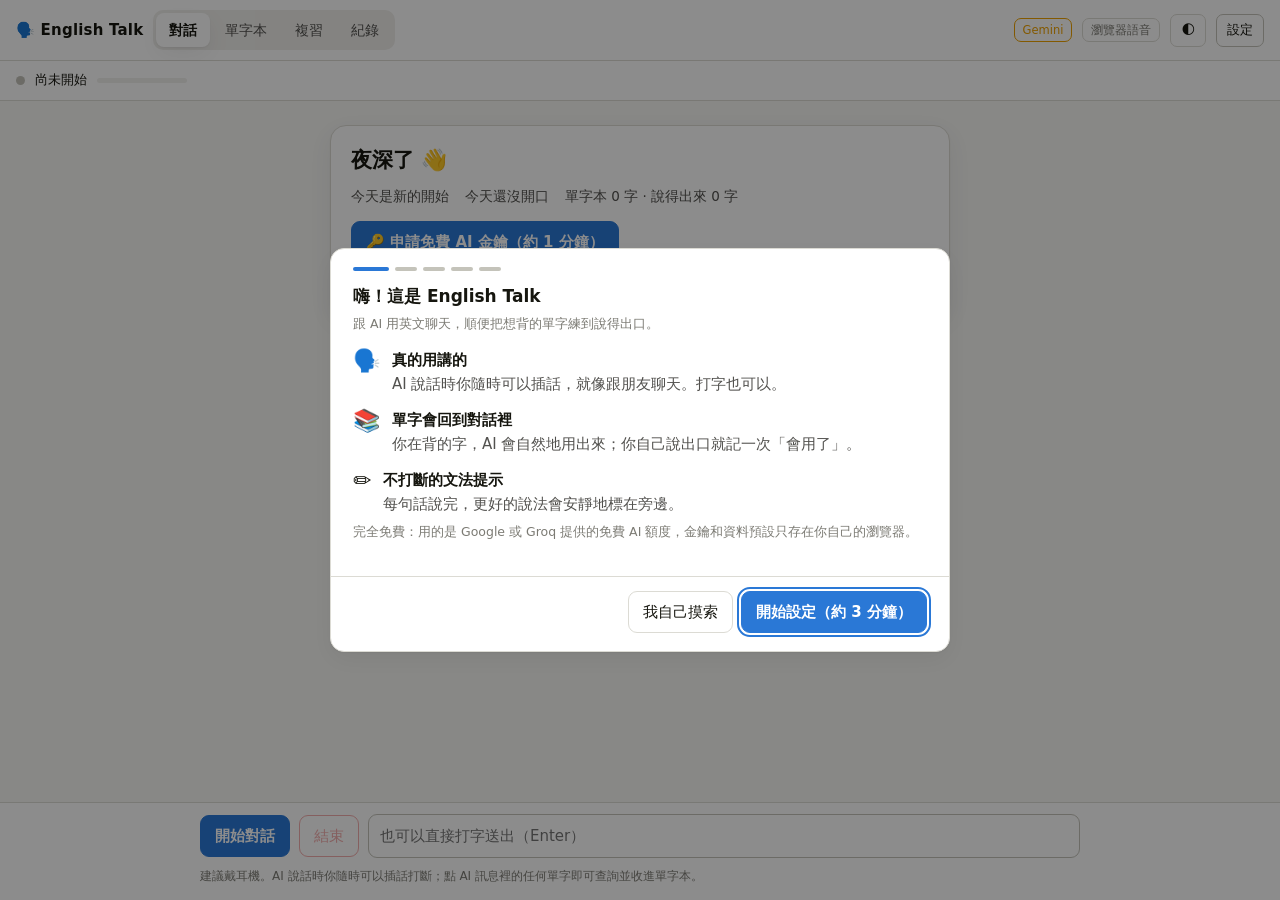
==== commit 199b1c79: "連接firebase" ====
--- a/docs/index.html
+++ b/docs/index.html
@@ -27,6 +27,7 @@
   <div class="spacer"></div>
   <span class="badge" id="badgeEngine">—</span>
   <span class="badge" id="badgeTTS">—</span>
+  <button class="badge sync-badge" id="badgeSync" type="button" hidden title="雲端同步">☁︎</button>
   <button class="btn sm" id="btnInstall" hidden title="安裝到桌面，像 App 一樣使用">📲 安裝</button>
   <button class="btn sm ghost" id="btnTheme" title="切換深淺色">🌓</button>
   <button class="btn sm" id="btnSettings">設定</button>
@@ -60,25 +61,30 @@
   <section class="page" id="page-vocab">
     <div class="scroll"><div class="wrap">
       <h2 class="title">單字本</h2>
-      <p class="lede">三種加入方式：對話中點單字、手動新增、批次貼上課本單字表。到期的字會出現在複習，也會被 AI 在聊天中自然用出來 —— 你自己把它說出口時會記一次「產出」。</p>
-
-      <div class="vocab-toolbar">
+      <p class="lede">在對話中點任何英文字就會收進來。到期的字會出現在複習，AI 也會在聊天中自然用出來。</p>
+
+      <!-- 動作：常用的兩個直接放，其他收進「更多」 -->
+      <div class="vocab-actions">
+        <button class="btn primary" id="btnAddOne">＋ 新增單字</button>
+        <button class="btn" id="btnPacks">📦 單字包</button>
+        <button class="btn ghost vmore-btn" id="btnVocabMore" aria-haspopup="menu" title="更多">⋯<span class="dot" id="vocabMoreDot" hidden></span></button>
+      </div>
+
+      <div id="vocabCounts" class="tiles compact"></div>
+
+      <!-- 篩選：搜尋一列，標籤與排序並排 -->
+      <div class="vocab-filter">
         <input type="search" id="vocabSearch" placeholder="搜尋單字或中文意思…">
-        <select id="vocabTag" style="width:auto;min-width:120px"><option value="">所有標籤</option></select>
-        <select id="vocabSort" style="width:auto;min-width:110px">
+        <select id="vocabTag" aria-label="標籤"><option value="">所有標籤</option></select>
+        <select id="vocabSort" aria-label="排序">
           <option value="due">依到期日</option>
           <option value="new">最新加入</option>
           <option value="az">字母順序</option>
           <option value="spoken">最常說出</option>
           <option value="unspoken">還沒說出口</option>
         </select>
-        <button class="btn sm primary" id="btnAddOne">＋ 新增單字</button>
-        <button class="btn sm" id="btnBulkAdd">批次貼上</button>
-        <button class="btn sm ghost" id="btnFillForms" hidden>補齊詞性變化</button>
-        <button class="btn sm ghost" id="btnVocabExport">匯出 CSV</button>
-      </div>
-
-      <div id="vocabCounts" class="tiles"></div>
+      </div>
+
       <div id="vocabList" class="vlist"></div>
     </div></div>
   </section>
@@ -111,7 +117,7 @@
   <section class="page" id="page-stats">
     <div class="scroll"><div class="wrap">
       <h2 class="title">練習紀錄</h2>
-      <p class="lede">所有資料都存在這台裝置的瀏覽器裡，沒有上傳到任何地方。</p>
+      <p class="lede" id="statsLede">所有資料都存在這台裝置的瀏覽器裡，沒有上傳到任何地方。</p>
 
       <div id="statTiles" class="tiles"></div>
 
@@ -135,6 +141,12 @@
       <div class="card">
         <h3>對話紀錄</h3>
         <div id="sessionList"></div>
+      </div>
+
+      <!-- 雲端同步：網站有設定 Firebase 才會出現 -->
+      <div class="card" id="syncCard" hidden>
+        <h3>☁️ 雲端同步</h3>
+        <div id="syncBox"></div>
       </div>
 
       <div class="card">
@@ -162,7 +174,7 @@
   <div class="m-head">
     <h2>設定</h2>
     <p class="note" style="margin-bottom:0">
-      金鑰只存在你自己的瀏覽器（localStorage），不會傳給這個網站的伺服器，因為它根本沒有伺服器。
+      金鑰只存在你自己的瀏覽器，不會傳給這個網站（它沒有自己的伺服器）。登入雲端同步、而且打開「同步 API 金鑰」時，才會存到你自己的雲端帳號。
     </p>
   </div>
   <div class="m-body">
--- a/docs/styles.css
+++ b/docs/styles.css
@@ -226,8 +226,31 @@
 #wordPop .wp-actions { display: flex; gap: 8px; margin-top: 14px; }
 
 /* ---------- 單字本 ---------- */
-.vocab-toolbar { display: flex; gap: 8px; flex-wrap: wrap; align-items: center; margin-bottom: 14px; }
-.vocab-toolbar input[type=search] { flex: 1; min-width: 160px; }
+.vocab-actions { display: flex; gap: 8px; align-items: center; margin-bottom: 14px; }
+.vocab-actions .btn { flex: none; }
+.vmore-btn { position: relative; font-size: 18px; line-height: 1; padding-left: 14px; padding-right: 14px; }
+.vmore-btn .dot { position: absolute; top: 5px; right: 6px; width: 7px; height: 7px; border-radius: 50%; background: var(--accent); }
+.vocab-filter { display: grid; grid-template-columns: 1fr auto auto; gap: 8px; margin-bottom: 14px; }
+.vocab-filter select { width: auto; min-width: 0; }
+@media (max-width: 560px) {
+  .vocab-filter { grid-template-columns: 1fr 1fr; }
+  .vocab-filter input[type=search] { grid-column: 1 / -1; }
+  .vocab-filter select { width: 100%; }
+}
+/* 單字本上方的數字：一列四格的精簡版 */
+.tiles.compact { grid-template-columns: repeat(4, 1fr); gap: 8px; margin-bottom: 14px; }
+.tiles.compact .tile { padding: 9px 10px; text-align: center; }
+.tiles.compact .t-label { font-size: 11.5px; }
+.tiles.compact .t-value { font-size: 20px; margin-top: 1px; }
+/* 彈出選單（更多動作） */
+.pop-menu { position: fixed; z-index: 60; min-width: 180px; padding: 5px; background: var(--surface);
+  border: 1px solid var(--line); border-radius: 10px; box-shadow: var(--shadow); display: flex; flex-direction: column; }
+.pop-menu button { all: unset; box-sizing: border-box; padding: 9px 12px; border-radius: 7px; cursor: pointer;
+  font-size: 14px; color: var(--text); display: flex; gap: 8px; align-items: center; }
+.pop-menu button:hover, .pop-menu button:focus-visible { background: var(--surface-2); }
+.pop-menu button.danger { color: var(--danger); }
+.pop-menu button[disabled] { opacity: .45; cursor: default; }
+.pop-menu small { color: var(--muted); margin-left: auto; padding-left: 10px; }
 .vlist { display: flex; flex-direction: column; gap: 8px; }
 .vitem {
   background: var(--surface); border: 1px solid var(--line); border-radius: 10px;
@@ -916,3 +939,55 @@
 .ob-choices:not(.lv) .ob-choice .ob-ci { grid-row: span 2; }
 .ob-next .ob-choice { grid-template-columns: auto 1fr; column-gap: 10px; align-items: center; }
 .ob-next .ob-choice .ob-ci { grid-row: span 2; }
+
+/* =========================================================================
+   公共單字包
+   ========================================================================= */
+dialog.packs { width: min(640px, calc(100vw - 24px)); }
+dialog.packs .m-body { max-height: 66vh; padding-bottom: 8px; }
+.pk-books { display: grid; gap: 8px; margin-top: 12px; }
+.pk-book { display: flex; align-items: center; gap: 12px; text-align: left; padding: 12px 14px; border-radius: 12px;
+  border: 1px solid var(--line); background: var(--surface-2); color: var(--text); font: inherit; cursor: pointer; }
+.pk-book:hover { border-color: var(--accent); }
+.pk-ci { font-size: 26px; }
+.pk-bt { flex: 1; display: grid; gap: 2px; }
+.pk-bt small { color: var(--text-2); font-size: 12.5px; }
+.pk-done { color: var(--good) !important; }
+.pk-go { font-size: 22px; color: var(--muted); }
+.pk-back { margin-top: 10px; }
+.pk-head { display: flex; gap: 10px; align-items: baseline; flex-wrap: wrap; margin-top: 10px; font-size: 16px; }
+.pk-head .muted { font-size: 13px; }
+.pk-note { margin: 6px 0 0; font-size: 12.5px; line-height: 1.6; }
+.pk-all { margin: 10px 0; }
+.pk-units { display: grid; gap: 8px; }
+.pk-unit { border: 1px solid var(--line); border-radius: 10px; padding: 10px 12px; background: var(--surface-2); }
+.pk-uh { display: flex; align-items: center; gap: 10px; }
+.pk-code { font-weight: 700; color: var(--accent); min-width: 2.2em; }
+.pk-ut { flex: 1; min-width: 0; display: grid; gap: 1px; }
+.pk-ut b { font-size: 14px; }
+.pk-ut small { font-size: 12px; color: var(--text-2); }
+.pk-warn { color: var(--warn); }
+.pk-uh .btn { flex: none; white-space: nowrap; }
+.pk-more { margin-top: 6px; }
+.pk-more summary { cursor: pointer; font-size: 12.5px; color: var(--muted); overflow: hidden; text-overflow: ellipsis; white-space: nowrap; }
+.pk-list { display: flex; flex-wrap: wrap; gap: 4px 12px; margin-top: 8px; font-size: 13px; }
+.pk-w { display: inline-flex; gap: 4px; align-items: baseline; }
+.pk-w i { font-style: normal; font-size: 11px; color: var(--accent); }
+.pk-w small { color: var(--text-2); }
+dialog.packs .m-body { overflow-x: hidden; }
+.pk-unit, .pk-ut { min-width: 0; }
+.pk-more summary { display: block; max-width: 100%; }
+.pk-list { overflow-wrap: anywhere; }
+
+/* ---------- 雲端同步 ---------- */
+.sync-badge { cursor: pointer; font: inherit; font-size: 12px; background: transparent; }
+.sync-user { display: flex; align-items: center; gap: 10px; }
+.sync-user img, .sync-user .sync-av { width: 36px; height: 36px; border-radius: 50%; flex: none; object-fit: cover; }
+.sync-user .sync-av { display: grid; place-items: center; background: var(--surface-2); font-weight: 700; }
+.sync-user b { display: block; }
+.sync-user small { color: var(--muted); font-size: 12.5px; }
+.sync-state.error, .sync-err { color: var(--danger); }
+.sync-state.idle { color: var(--good); }
+.sync-keys { display: flex; align-items: center; gap: 9px; cursor: pointer; margin-top: 14px; }
+.ob-restore { display: flex; align-items: center; gap: 10px; flex-wrap: wrap; margin-top: 12px; padding: 10px 12px;
+  border: 1px dashed var(--line); border-radius: 10px; font-size: 13.5px; color: var(--text-2); }
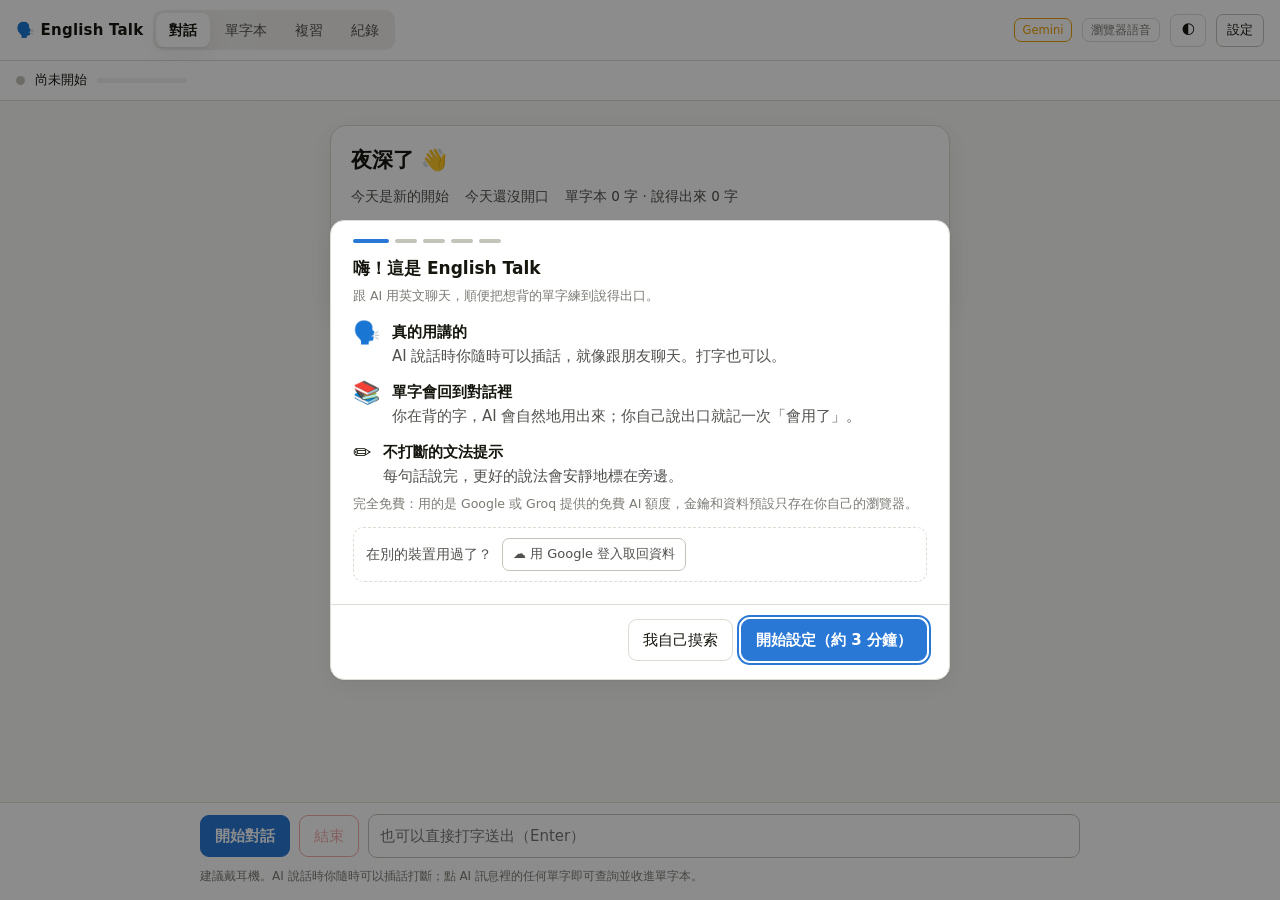
==== commit d7f9074d: "v2.13.2: end-to-end encrypted API key sync (passphrase, PBKDF2 + AES-GCM); honest privacy notes Co-A" ====
--- a/docs/index.html
+++ b/docs/index.html
@@ -174,7 +174,7 @@
   <div class="m-head">
     <h2>設定</h2>
     <p class="note" style="margin-bottom:0">
-      金鑰只存在你自己的瀏覽器，不會傳給這個網站（它沒有自己的伺服器）。登入雲端同步、而且打開「同步 API 金鑰」時，才會存到你自己的雲端帳號。
+      金鑰只存在你自己的瀏覽器，不會傳給這個網站（它沒有自己的伺服器）。在雲端同步打開「API 金鑰同步」時，金鑰會先用你自己設的同步密碼加密才上傳，網站管理者也解不開。
     </p>
   </div>
   <div class="m-body">
--- a/docs/styles.css
+++ b/docs/styles.css
@@ -988,6 +988,10 @@
 .sync-user small { color: var(--muted); font-size: 12.5px; }
 .sync-state.error, .sync-err { color: var(--danger); }
 .sync-state.idle { color: var(--good); }
-.sync-keys { display: flex; align-items: center; gap: 9px; cursor: pointer; margin-top: 14px; }
+.vault { margin-top: 14px; padding: 12px 14px; border: 1px solid var(--line); border-radius: 10px; }
+.vault > b { display: block; font-size: 14px; }
+.vault .note { margin: 6px 0 10px; }
+.vault.on { border-color: var(--good); }
+.vault.locked { border-color: var(--warn); }
 .ob-restore { display: flex; align-items: center; gap: 10px; flex-wrap: wrap; margin-top: 12px; padding: 10px 12px;
   border: 1px dashed var(--line); border-radius: 10px; font-size: 13.5px; color: var(--text-2); }
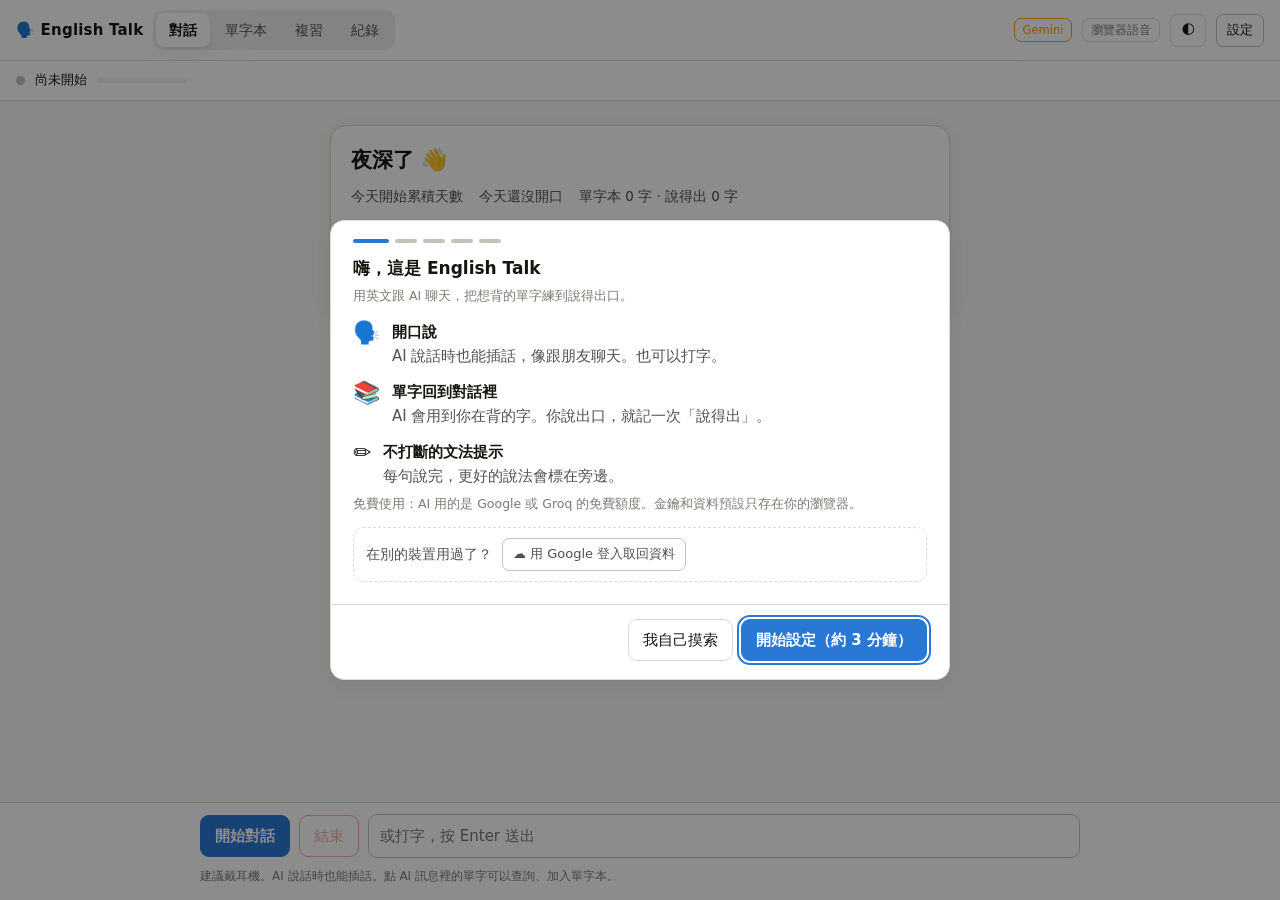
==== commit 54bedcfe: "打字鍵盤調整" ====
--- a/docs/index.html
+++ b/docs/index.html
@@ -3,7 +3,7 @@
 <head>
 <meta charset="utf-8">
 <meta name="viewport" content="width=device-width, initial-scale=1, viewport-fit=cover">
-<meta name="description" content="用嘴巴跟 AI 即時練英文對話，可以隨時插話打斷。內建單字本與間隔重複複習。">
+<meta name="description" content="開口跟 AI 練英文會話，AI 說話時也能插話。內建單字本和間隔複習。">
 <meta name="theme-color" content="#2a78d6">
 <title>English Talk — 雙工英文對話練習</title>
 <link rel="icon" type="image/png" href="icons/favicon-64.png">
@@ -28,7 +28,7 @@
   <span class="badge" id="badgeEngine">—</span>
   <span class="badge" id="badgeTTS">—</span>
   <button class="badge sync-badge" id="badgeSync" type="button" hidden title="雲端同步">☁︎</button>
-  <button class="btn sm" id="btnInstall" hidden title="安裝到桌面，像 App 一樣使用">📲 安裝</button>
+  <button class="btn sm" id="btnInstall" hidden title="安裝成 App">📲 安裝</button>
   <button class="btn sm ghost" id="btnTheme" title="切換深淺色">🌓</button>
   <button class="btn sm" id="btnSettings">設定</button>
 </header>
@@ -51,8 +51,8 @@
       <div class="footer-inner">
         <button class="btn primary" id="btnStart">開始對話</button>
         <button class="btn danger" id="btnStop" disabled>結束</button>
-        <input type="text" id="textInput" placeholder="也可以直接打字送出（Enter）" autocomplete="off">
-        <div id="hint">建議戴耳機。AI 說話時你隨時可以插話打斷；點 AI 訊息裡的任何單字即可查詢並收進單字本。</div>
+        <input type="text" id="textInput" placeholder="或打字，按 Enter 送出" autocomplete="off">
+        <div id="hint">建議戴耳機。AI 說話時也能插話。點 AI 訊息裡的單字可以查詢、加入單字本。</div>
       </div>
     </footer>
   </section>
@@ -61,7 +61,8 @@
   <section class="page" id="page-vocab">
     <div class="scroll"><div class="wrap">
       <h2 class="title">單字本</h2>
-      <p class="lede">在對話中點任何英文字就會收進來。到期的字會出現在複習，AI 也會在聊天中自然用出來。</p>
+      <p class="lede">在對話裡點英文字就會加進來。到期的字會出現在複習，AI 也會在對話中用到。</p>
+      <p class="note sk-legend">👀 認得・💭 想得起・✍️ 拼得出 三項都答對過，且複習間隔達 21 天，就是 <b>OK</b>。之後答錯會退回，以紅框標示。🗣️ 說得出另外加分。</p>
 
       <!-- 動作：常用的兩個直接放，其他收進「更多」 -->
       <div class="vocab-actions">
@@ -93,7 +94,7 @@
   <section class="page" id="page-review">
     <div class="scroll"><div class="wrap">
       <h2 class="title">複習</h2>
-      <p class="lede">間隔重複：記得越牢，下次出現得越晚。答錯的會今天再出現一次。</p>
+      <p class="lede">記得越牢，下次越晚出現。答錯的字今天會再考一次。</p>
 
       <div class="review-controls">
         <label class="field" style="margin-top:0">複習方式</label>
@@ -117,41 +118,39 @@
   <section class="page" id="page-stats">
     <div class="scroll"><div class="wrap">
       <h2 class="title">練習紀錄</h2>
-      <p class="lede" id="statsLede">所有資料都存在這台裝置的瀏覽器裡，沒有上傳到任何地方。</p>
-
-      <div id="statTiles" class="tiles"></div>
+      <p class="lede" id="statsLede">資料都存在這台裝置的瀏覽器裡，不會上傳。</p>
+
+      <!-- 紀錄頁分成四個小分頁；每張卡片用 data-sec 標出屬於哪一頁 -->
+      <div class="subtabs" role="tablist" id="statsTabs">
+        <button type="button" role="tab" data-sec="overview">總覽</button>
+        <button type="button" role="tab" data-sec="vocab">單字</button>
+        <button type="button" role="tab" data-sec="speak">口說</button>
+        <button type="button" role="tab" data-sec="data">資料</button>
+      </div>
+
+      <div id="statTiles" class="tiles" data-sec="overview"></div>
 
       <div id="insights"></div>
 
-      <div class="card">
+      <div class="card" data-sec="overview">
         <h3>練習熱力圖</h3>
         <div id="heatmap"></div>
       </div>
 
-      <div class="card">
-        <h3>每日明細</h3>
-        <div class="table-scroll" id="dailyTable"></div>
-      </div>
-
-      <div class="card">
-        <h3>AI 用量</h3>
-        <div id="aiUsage"></div>
-      </div>
-
-      <div class="card">
+      <div class="card" data-sec="speak">
         <h3>對話紀錄</h3>
         <div id="sessionList"></div>
       </div>
 
       <!-- 雲端同步：網站有設定 Firebase 才會出現 -->
-      <div class="card" id="syncCard" hidden>
+      <div class="card" id="syncCard" data-sec="data" hidden>
         <h3>☁️ 雲端同步</h3>
         <div id="syncBox"></div>
       </div>
 
-      <div class="card">
+      <div class="card" data-sec="data">
         <h3>備份</h3>
-        <p class="note" style="margin-top:0">匯出的檔案包含單字本、對話紀錄與統計，但<strong>不含 API 金鑰</strong>。換電腦時匯入即可延續進度。</p>
+        <p class="note" style="margin-top:0">備份檔包含單字本、對話紀錄和統計，<strong>不含 API 金鑰</strong>。換電腦時匯入就能接著用。</p>
         <div id="storageInfo" class="storage-info"></div>
         <div class="row" style="margin-top:12px">
           <button class="btn" id="btnExportAll">匯出備份</button>
@@ -161,6 +160,17 @@
         </div>
         <input type="file" id="importFile" accept="application/json,.json" hidden>
       </div>
+
+      <div class="card" data-sec="data">
+        <h3>AI 用量</h3>
+        <div id="aiUsage"></div>
+      </div>
+
+      <div class="card" data-sec="data">
+        <h3>每日明細</h3>
+        <p class="dv-sub">最近 14 天有練習的日子。</p>
+        <div class="table-scroll" id="dailyTable"></div>
+      </div>
     </div></div>
   </section>
 
@@ -174,15 +184,15 @@
   <div class="m-head">
     <h2>設定</h2>
     <p class="note" style="margin-bottom:0">
-      金鑰只存在你自己的瀏覽器，不會傳給這個網站（它沒有自己的伺服器）。在雲端同步打開「API 金鑰同步」時，金鑰會先用你自己設的同步密碼加密才上傳，網站管理者也解不開。
+      金鑰只存在你的瀏覽器。本站沒有伺服器，不會收到金鑰。開啟雲端同步的「API 金鑰同步」後，金鑰會先用你的同步密碼加密再上傳，網站管理者也無法解開。
     </p>
   </div>
   <div class="m-body">
 
     <label class="field" for="cfgProvider">對話模型供應商</label>
     <select id="cfgProvider">
-      <option value="gemini">Google Gemini（推薦：免費額度大、瀏覽器直連最穩）</option>
-      <option value="groq">Groq（回應最快，少數瀏覽器可能被跨來源政策擋下）</option>
+      <option value="gemini">Google Gemini（推薦，免費額度大、連線穩）</option>
+      <option value="groq">Groq（回應最快，少數瀏覽器會擋）</option>
     </select>
     <div class="row" style="margin-top:8px;align-items:center">
       <button class="btn sm" id="btnTestKey" type="button">🔌 測試連線</button>
@@ -191,13 +201,13 @@
 
     <label class="field" style="display:flex;align-items:center;gap:9px;cursor:pointer;margin-top:12px">
       <input type="checkbox" id="cfgFallback" style="width:auto">
-      主要的 AI 出問題時，自動換備援（對話不會斷）
+      主要 AI 出錯時改用備援，對話不中斷
     </label>
     <div class="note" id="fallbackChain" style="margin-left:26px"></div>
 
     <div id="grpGemini">
       <label class="field" for="cfgGeminiKey">Gemini API 金鑰 <span class="badge" id="stGemini">未設定</span></label>
-      <input type="password" id="cfgGeminiKey" placeholder="AIza…（留空表示不更動）" autocomplete="off">
+      <input type="password" id="cfgGeminiKey" placeholder="AIza…（留空則不變更）" autocomplete="off">
       <div class="note">免費申請：<a href="https://aistudio.google.com/apikey" target="_blank" rel="noopener">aistudio.google.com/apikey</a></div>
       <label class="field" for="cfgGeminiModel">對話用的模型</label>
       <select id="cfgGeminiModel"></select>
@@ -210,14 +220,14 @@
       <div id="descGeminiTool"></div>
 
       <div class="row" style="margin-top:10px">
-        <button class="btn sm" id="btnFetchGemini" type="button">抓取我帳號可用的模型</button>
+        <button class="btn sm" id="btnFetchGemini" type="button">載入我帳號可用的模型</button>
         <span class="note" id="noteGemini" style="margin:0"></span>
       </div>
     </div>
 
     <div id="grpGroq">
       <label class="field" for="cfgGroqKey">Groq API 金鑰 <span class="badge" id="stGroq">未設定</span></label>
-      <input type="password" id="cfgGroqKey" placeholder="gsk_…（留空表示不更動）" autocomplete="off">
+      <input type="password" id="cfgGroqKey" placeholder="gsk_…（留空則不變更）" autocomplete="off">
       <div class="note">免費申請：<a href="https://console.groq.com/keys" target="_blank" rel="noopener">console.groq.com/keys</a></div>
       <label class="field" for="cfgGroqModel">對話用的模型</label>
       <select id="cfgGroqModel"></select>
@@ -228,10 +238,10 @@
       <select id="cfgGroqTool"></select>
       <input type="text" id="cfgGroqToolCustom" placeholder="輸入模型 ID" hidden>
       <div id="descGroqTool"></div>
-      <div class="note">兩個用途分開選，額度就各算各的：背景的查字和文法檢查不會把對話的額度用光。選的模型不能用時，會自動退回對話用的模型。</div>
+      <div class="note">兩種用途額度分開算，查字和文法檢查不會用掉對話的額度。選的模型無法使用時，改用對話模型。</div>
 
       <div class="row" style="margin-top:10px">
-        <button class="btn sm" id="btnFetchGroq" type="button">抓取我帳號可用的模型</button>
+        <button class="btn sm" id="btnFetchGroq" type="button">載入我帳號可用的模型</button>
         <span class="note" id="noteGroq" style="margin:0"></span>
       </div>
     </div>
@@ -240,14 +250,14 @@
 
     <label class="field" for="cfgTTSEngine">AI 語音引擎</label>
     <select id="cfgTTSEngine">
-      <option value="browser">瀏覽器內建（免費無限、零延遲，建議用 Edge 取得神經語音）</option>
-      <option value="edge">微軟 Edge 朗讀服務（音質最好，但可能被擋，失敗會自動退回）</option>
+      <option value="browser">瀏覽器內建（免費、無延遲，用 Edge 開語音較自然）</option>
+      <option value="edge">微軟 Edge 朗讀服務（音質最好，連不上時改用瀏覽器語音）</option>
     </select>
 
     <div id="grpBrowserVoice">
       <label class="field" for="cfgBrowserVoice">瀏覽器語音</label>
       <select id="cfgBrowserVoice"></select>
-      <div class="note">名字含 Natural / Online 的是神經語音，音質最接近真人。在 Microsoft Edge 開啟本站可以拿到最多這類語音。</div>
+      <div class="note">名稱有 Natural 或 Online 的語音最像真人。用 Microsoft Edge 開啟本站，這類語音最多。</div>
     </div>
 
     <div id="grpEdgeVoice" hidden>
@@ -279,7 +289,7 @@
 
     <label class="field" for="cfgGoal">練習目標</label>
     <select id="cfgGoal"></select>
-    <div class="note">換目標會一起換掉下面的 AI 角色（如果你沒有自己改過角色的話）。</div>
+    <div class="note">沒改過 AI 角色的話，換目標時角色會跟著換。</div>
 
     <label class="field" for="cfgPersona">AI 角色設定（英文描述）</label>
     <input type="text" id="cfgPersona">
@@ -299,58 +309,56 @@
         <select id="cfgSilence">
           <option value="700">0.7 秒（反應快）</option>
           <option value="1000">1.0 秒（推薦）</option>
-          <option value="1500">1.5 秒（想慢慢講）</option>
+          <option value="1500">1.5 秒（慢慢講）</option>
         </select>
       </div>
     </div>
 
-    <label class="field" for="cfgVocabFreq">AI 在對話中用到我的單字的頻率</label>
+    <label class="field" for="cfgVocabFreq">AI 在對話中用我單字的頻率</label>
     <select id="cfgVocabFreq">
-      <option value="0">不要（純自然對話）</option>
-      <option value="0.25">很少 — 大約每四輪一次</option>
-      <option value="0.5">適中 — 大約每三輪一次（推薦）</option>
-      <option value="0.75">常常 — 大約每四輪三次，而且會引導你也用出來</option>
-      <option value="1">每一輪都要 — 考前衝刺用，會明顯刻意</option>
+      <option value="0">關閉</option>
+      <option value="0.25">很少：每四輪約一次</option>
+      <option value="0.5">適中：每三輪約一次（推薦）</option>
+      <option value="0.75">常常：每四輪約三次，並引導你用出來</option>
+      <option value="1">每輪都用：考前衝刺，會很刻意</option>
     </select>
     <div class="note">
-      覺得太刻意就往下調。每場對話的前兩輪一定不會塞單字，讓話題先自然建立。
-      「很少」和「適中」不會連續兩輪都塞。
+      太刻意就調低。每場對話的前兩輪不放單字，「很少」和「適中」不會連續兩輪都放。
     </div>
 
     <label class="field" style="display:flex;align-items:center;gap:9px;cursor:pointer;margin-top:8px">
       <input type="checkbox" id="cfgPromoteHeard" style="width:auto">
-      AI 用了、我卻沒跟著用的字，自動提前到明天複習
+      AI 用過、我沒跟著用的字，提前到明天複習
     </label>
-    <div class="note" style="margin-left:26px">不花 API 額度，純本地判斷。</div>
+    <div class="note" style="margin-left:26px">不耗 API 額度。</div>
 
     <label class="field" style="display:flex;align-items:center;gap:9px;cursor:pointer;margin-top:8px">
       <input type="checkbox" id="cfgAnalyzeGaps" style="width:auto">
-      對話結束後，找出我「想講但講不出來」的字
+      對話結束後，找出我想講卻講不出來的字
     </label>
-    <div class="note" style="margin-left:26px">一整場對話只會多呼叫一次 API。關掉可以更省額度。</div>
+    <div class="note" style="margin-left:26px">每場對話多用一次 API。</div>
 
     <label class="field" for="cfgGrammar">文法修正</label>
     <select id="cfgGrammar">
-      <option value="live">即時 — 每句說完就標在那句底下（推薦）</option>
-      <option value="end">對話結束後 — 一次檢查全部，最省額度</option>
+      <option value="live">即時：每句說完就標在句子下方（推薦）</option>
+      <option value="end">對話結束後：一次檢查全部，最省額度</option>
       <option value="off">關閉</option>
     </select>
-    <div class="note">AI 不會在對話中糾正你，修正只會安靜地寫在你那句話底下。
-      即時模式會把排隊中的句子合併成一次送出，平均每 1–3 句才多一次 API；
-      Gemini 用的是額度另計的 flash-lite 模型，不會吃掉對話的額度。</div>
+    <div class="note">AI 不會在對話中糾正你，修正會標在你那句話下方。
+      即時模式約每 1–3 句多用一次 API。Gemini 用額度另計的 flash-lite，不占對話額度。</div>
 
     <label class="field" for="cfgScheduler">複習排程演算法</label>
     <select id="cfgScheduler">
-      <option value="fsrs">FSRS — Anki 現行的演算法，同樣記得牢、複習次數更少（推薦）</option>
-      <option value="sm2">SM-2 — 傳統演算法</option>
+      <option value="fsrs">FSRS：Anki 現用的演算法，複習次數較少（推薦）</option>
+      <option value="sm2">SM-2：傳統演算法</option>
     </select>
     <label class="field" for="cfgRetention">目標記憶率（FSRS）</label>
     <select id="cfgRetention">
-      <option value="0.85">85% — 複習量最少，偶爾會忘</option>
-      <option value="0.9">90% — 標準（推薦）</option>
-      <option value="0.95">95% — 考前衝刺，複習量約多一倍</option>
+      <option value="0.85">85%：複習量最少，偶爾會忘</option>
+      <option value="0.9">90%：標準（推薦）</option>
+      <option value="0.95">95%：考前衝刺，複習量約多一倍</option>
     </select>
-    <div class="note">切換後會依新規則重排所有字的複習日。兩種演算法的紀錄會一直同步保存，隨時可以換回來。</div>
+    <div class="note">切換後會重排所有字的複習日。兩種演算法的紀錄都會保留，可以再換回來。</div>
 
     <div class="note" id="cacheInfo" style="margin-top:14px"></div>
 
@@ -371,7 +379,7 @@
 <dialog class="modal" id="dlgAdd">
   <div class="m-head">
     <h2>新增單字</h2>
-    <p class="note" style="margin-bottom:0">輸入英文或中文都可以，會列出所有可能的字或意思讓你挑。</p>
+    <p class="note" style="margin-bottom:0">輸入英文或中文，再從結果中挑選。</p>
   </div>
   <div class="m-body">
     <div class="row add-search">
@@ -380,11 +388,11 @@
     </div>
     <div class="add-tagrow">
       <label for="addTag">加到標籤</label>
-      <input type="text" id="addTag" list="tagOptions" placeholder="可留空，例如：第三課" autocomplete="off">
+      <input type="text" id="addTag" list="tagOptions" placeholder="選填，例如：第三課" autocomplete="off">
       <datalist id="tagOptions"></datalist>
     </div>
     <div id="addResults" class="add-results" aria-live="polite"></div>
-    <button class="btn sm ghost" id="btnAddManual" type="button">課本的定義要一字不差？手動填寫全部欄位</button>
+    <button class="btn sm ghost" id="btnAddManual" type="button">要和課本一字不差？改用手動填寫</button>
   </div>
   <div class="m-foot">
     <button class="btn" id="btnAddDone">完成</button>
@@ -395,7 +403,7 @@
   <div class="m-head">
     <h2 id="wordDlgTitle">新增單字</h2>
     <p class="note" style="margin-bottom:0">
-      英文或中文填一個就好，按「用 AI 補齊」會列出候選讓你挑，而且只補空白的欄位，不會改你自己填的內容。
+      英文或中文填一個即可。「用 AI 補齊」會列出候選，只補空白欄位，不改你填的內容。
     </p>
   </div>
   <div class="m-body">
@@ -423,7 +431,7 @@
       </div>
     </div>
 
-    <label class="field" for="wfTags">標籤（用空白分隔，例如課次）</label>
+    <label class="field" for="wfTags">標籤（以空白分隔）</label>
     <input type="text" id="wfTags" list="tagOptions" placeholder="例：第三課 期中考">
 
     <details id="wfMore" class="wf-more">
@@ -440,9 +448,9 @@
       <label class="field" for="wfAnt">反義詞</label>
       <input type="text" id="wfAnt" placeholder="例：refuse(拒絕)">
 
-      <label class="field" for="wfFam">詞性變化（同字根、不同詞性）</label>
+      <label class="field" for="wfFam">詞性變化（同字根的其他詞性）</label>
       <input type="text" id="wfFam" placeholder="例：decision n. 決定, decisive adj. 果斷的">
-      <div class="note">用逗號分隔，中文放在括號裡（可省略）。</div>
+      <div class="note">用逗號分隔，中文可寫在括號內。</div>
     </details>
 
     <div class="note" id="wordDlgNote"></div>
@@ -458,12 +466,12 @@
   <div class="m-head">
     <h2>批次貼上單字</h2>
     <p class="note" style="margin-bottom:0">
-      直接貼課本的單字表。每行一個，支援 <code>單字</code>、<code>單字 中文</code>、
+      貼上課本的單字表，每行一個字。支援 <code>單字</code>、<code>單字 中文</code>、
       <code>單字,中文</code>、<code>單字&lt;tab&gt;中文</code>。
     </p>
   </div>
   <div class="m-body">
-    <label class="field" for="bulkTag">標籤（選填，用來分組複習）</label>
+    <label class="field" for="bulkTag">標籤（選填，可依標籤複習）</label>
     <input type="text" id="bulkTag" placeholder="例如：第三課、期中考、商用英文">
 
     <label class="field" for="bulkText">單字</label>
@@ -474,9 +482,8 @@
       用 AI 補齊音標、詞性與例句
     </label>
     <div class="note">
-      不勾選的話就完全照你貼的內容存，一個字都不改，也不會用到 API 額度 ——
-      課本上的中文跟老師給的定義要一模一樣時選這個。<br>
-      勾選時：你自己填的中文會被保留，AI 只補空白的欄位；一次最多 20 個字。
+      不勾選就照原樣存，不用 API 額度，適合要和課本定義一致時。<br>
+      勾選時會保留你填的中文，AI 只補空白欄位，一次最多 20 個字。
     </div>
     <div class="note" id="bulkNote"></div>
   </div>
--- a/docs/styles.css
+++ b/docs/styles.css
@@ -995,3 +995,53 @@
 .vault.locked { border-color: var(--warn); }
 .ob-restore { display: flex; align-items: center; gap: 10px; flex-wrap: wrap; margin-top: 12px; padding: 10px 12px;
   border: 1px dashed var(--line); border-radius: 10px; font-size: 13.5px; color: var(--text-2); }
+
+/* ---------- 單字能力進度 ---------- */
+.vline1 { display: flex; align-items: baseline; flex-wrap: wrap; gap: 0 6px; }
+.vline1 .vipa { margin-left: 0; }
+.skp { display: inline-flex; align-items: center; gap: 2px; margin-left: 4px; padding: 1px 7px 1px 5px; border-radius: 999px;
+  border: 1px solid var(--line); font-size: 12px; line-height: 18px; vertical-align: 1px; white-space: nowrap; cursor: help; }
+.skp i { font-style: normal; font-size: 12px; opacity: .28; filter: grayscale(1); border-radius: 4px; padding: 0 1px; }
+.skp i.on { opacity: 1; filter: none; }
+.skp i.bad { opacity: .9; filter: grayscale(.4); box-shadow: inset 0 0 0 1.5px var(--danger); }
+.skp b { font-weight: 650; margin-left: 4px; color: var(--muted); font-size: 11.5px; }
+.skp.ok { border-color: var(--good); }
+.skp.ok b { color: var(--good); }
+
+/* ---------- 紀錄頁的小分頁 ---------- */
+.subtabs { display: grid; grid-template-columns: repeat(4, 1fr); gap: 2px; padding: 3px; margin: 4px 0 16px;
+  background: var(--surface-2); border-radius: 10px; position: sticky; top: 0; z-index: 3; }
+.subtabs button { all: unset; box-sizing: border-box; text-align: center; padding: 8px 4px; border-radius: 8px;
+  font-size: 14px; color: var(--muted); cursor: pointer; }
+.subtabs button[aria-selected="true"] { background: var(--surface); color: var(--text); font-weight: 600; box-shadow: var(--shadow); }
+.subtabs button:focus-visible { outline: 2px solid var(--accent); outline-offset: 1px; }
+/* 只顯示目前分頁的卡片 */
+#page-stats[data-sec] [data-sec]:not(button) { display: none; }
+#page-stats[data-sec="overview"] [data-sec="overview"]:not(button),
+#page-stats[data-sec="vocab"] [data-sec="vocab"]:not(button),
+#page-stats[data-sec="speak"] [data-sec="speak"]:not(button),
+#page-stats[data-sec="data"] [data-sec="data"]:not(button) { display: revert; }
+#page-stats[data-sec="overview"] #statTiles { display: grid; }
+#page-stats #syncCard[hidden] { display: none !important; }
+/* 每日明細：日期、時間不要折行 */
+#dailyTable td, #dailyTable th { white-space: nowrap; }
+
+/* 其他詞性接在同一行：n. · 挑戰 ｜ v. 挑戰；質疑 */
+.alt-inline { white-space: nowrap; }
+.alt-inline .alt-sep { color: var(--muted); margin: 0 6px; }
+.alt-inline .sense-pos { margin-right: 4px; }
+
+/* 答對後的「按住可停在這題」提示 */
+.qz-hold { margin-left: 10px; font-size: 12px; font-weight: 400; color: var(--muted); }
+.qz-hold.on { color: var(--accent); font-weight: 600; }
+
+/* 打字題的內建鍵盤（觸控螢幕才出現，避免系統鍵盤的建議字洩漏答案） */
+.qz-kb { margin-top: 12px; display: flex; flex-direction: column; gap: 6px; user-select: none; -webkit-user-select: none; touch-action: manipulation; }
+.kb-row { display: flex; justify-content: center; gap: 5px; }
+.kb-k { flex: 1 1 0; max-width: 40px; min-width: 0; height: 44px; border: 1px solid var(--line); border-radius: 8px;
+  background: var(--surface); color: var(--text); font: inherit; font-size: 17px; padding: 0; cursor: pointer; }
+.kb-k:active { background: var(--surface-2); }
+.kb-k.sm { max-width: 32px; }
+.kb-k.wide { max-width: 80px; flex-grow: 1.6; font-size: 15px; }
+.kb-k.space { max-width: none; flex-grow: 4; font-size: 14px; color: var(--muted); }
+.kb-k.go { background: var(--accent); color: var(--accent-ink); border-color: var(--accent); }
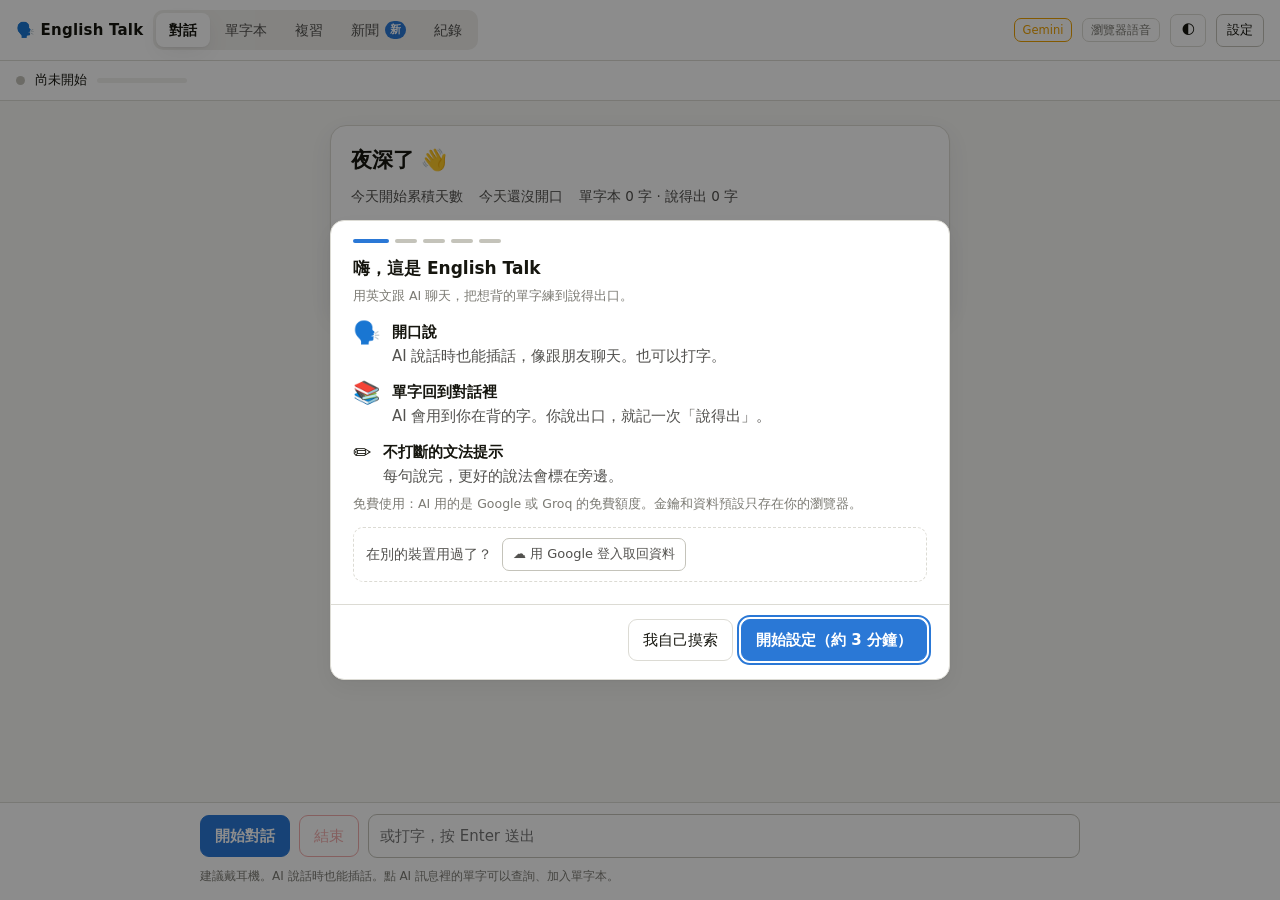
==== commit 729b5b2f: "閱讀" ====
--- a/docs/index.html
+++ b/docs/index.html
@@ -22,6 +22,7 @@
     <button role="tab" data-tab="chat" aria-selected="true">對話</button>
     <button role="tab" data-tab="vocab" aria-selected="false">單字本 <span class="pill zero" id="pillVocab">0</span></button>
     <button role="tab" data-tab="review" aria-selected="false">複習 <span class="pill zero" id="pillDue">0</span></button>
+    <button role="tab" data-tab="news" aria-selected="false">新聞 <span class="pill" id="pillNews" hidden>新</span></button>
     <button role="tab" data-tab="stats" aria-selected="false">紀錄</button>
   </nav>
   <div class="spacer"></div>
@@ -55,6 +56,13 @@
         <div id="hint">建議戴耳機。AI 說話時也能插話。點 AI 訊息裡的單字可以查詢、加入單字本。</div>
       </div>
     </footer>
+  </section>
+
+  <!-- ============================ 每日新聞 ============================ -->
+  <section class="page" id="page-news">
+    <div class="scroll"><div class="wrap">
+      <div id="newsRoot"></div>
+    </div></div>
   </section>
 
   <!-- ============================ 單字本 ============================ -->
--- a/docs/styles.css
+++ b/docs/styles.css
@@ -1045,3 +1045,36 @@
 .kb-k.wide { max-width: 80px; flex-grow: 1.6; font-size: 15px; }
 .kb-k.space { max-width: none; flex-grow: 4; font-size: 14px; color: var(--muted); }
 .kb-k.go { background: var(--accent); color: var(--accent-ink); border-color: var(--accent); }
+
+/* ---------- 每日新聞 ---------- */
+.nw-head { display: flex; align-items: center; gap: 6px; flex-wrap: wrap; margin-top: 4px; }
+.nw-date { font-weight: 600; color: var(--muted); font-size: 13px; }
+.nw-title { margin: 8px 0 10px; font-size: 22px; line-height: 1.3; }
+.nw-tools { display: flex; align-items: center; gap: 8px; margin-bottom: 10px; }
+.nw-lv { display: flex; align-items: center; gap: 6px; font-size: 13px; color: var(--muted); }
+.nw-lv select { width: auto; padding: 4px 8px; }
+.nw-warn { padding: 8px 12px; border-radius: 8px; border: 1px solid var(--warn); color: var(--warn); font-size: 13px; margin-bottom: 10px; }
+.nw-body { font-size: 17px; line-height: 1.75; }
+.nw-body p { margin: 0 0 14px; }
+.nw-body.simple { border-left: 3px solid var(--warn); padding-left: 12px; }
+.nw-body mark.nw { background: color-mix(in srgb, var(--accent) 18%, transparent); color: inherit; border-radius: 4px; padding: 0 2px; }
+.nw-src { font-size: 12.5px; color: var(--muted); margin: 4px 0 16px; }
+.nw-sec-head { display: flex; align-items: center; justify-content: space-between; }
+.nw-sec-head h3 { margin: 0; }
+.nw-word { display: flex; align-items: center; justify-content: space-between; gap: 10px; padding: 10px 0; border-top: 1px solid var(--line); }
+.nw-word:first-of-type { border-top: 0; }
+.nw-quiz .nq { padding: 10px 0 14px; border-top: 1px solid var(--line); }
+.nw-quiz .nq:first-of-type { border-top: 0; }
+.nq-q { margin: 0 0 8px; font-weight: 500; }
+.nq-opts { display: grid; gap: 6px; }
+.nq-why { margin-top: 8px; font-size: 14px; }
+.nq.ok .nq-why { color: var(--good); }
+.nq.bad .nq-why { color: var(--danger); }
+.nq-why blockquote { margin: 6px 0 0; padding: 6px 10px; border-left: 3px solid var(--line); color: var(--text-2); font-size: 13.5px; }
+.nq-score { font-weight: 700; margin: 10px 0 0; }
+.nw-past summary { cursor: pointer; font-weight: 600; }
+.nw-list { display: grid; gap: 4px; margin-top: 10px; }
+.nw-item { all: unset; box-sizing: border-box; display: grid; grid-template-columns: auto 1fr auto; gap: 10px; align-items: center;
+  padding: 8px 10px; border-radius: 8px; cursor: pointer; font-size: 14px; }
+.nw-item:hover, .nw-item.on { background: var(--surface-2); }
+.nw-item .nw-t { overflow: hidden; text-overflow: ellipsis; white-space: nowrap; }
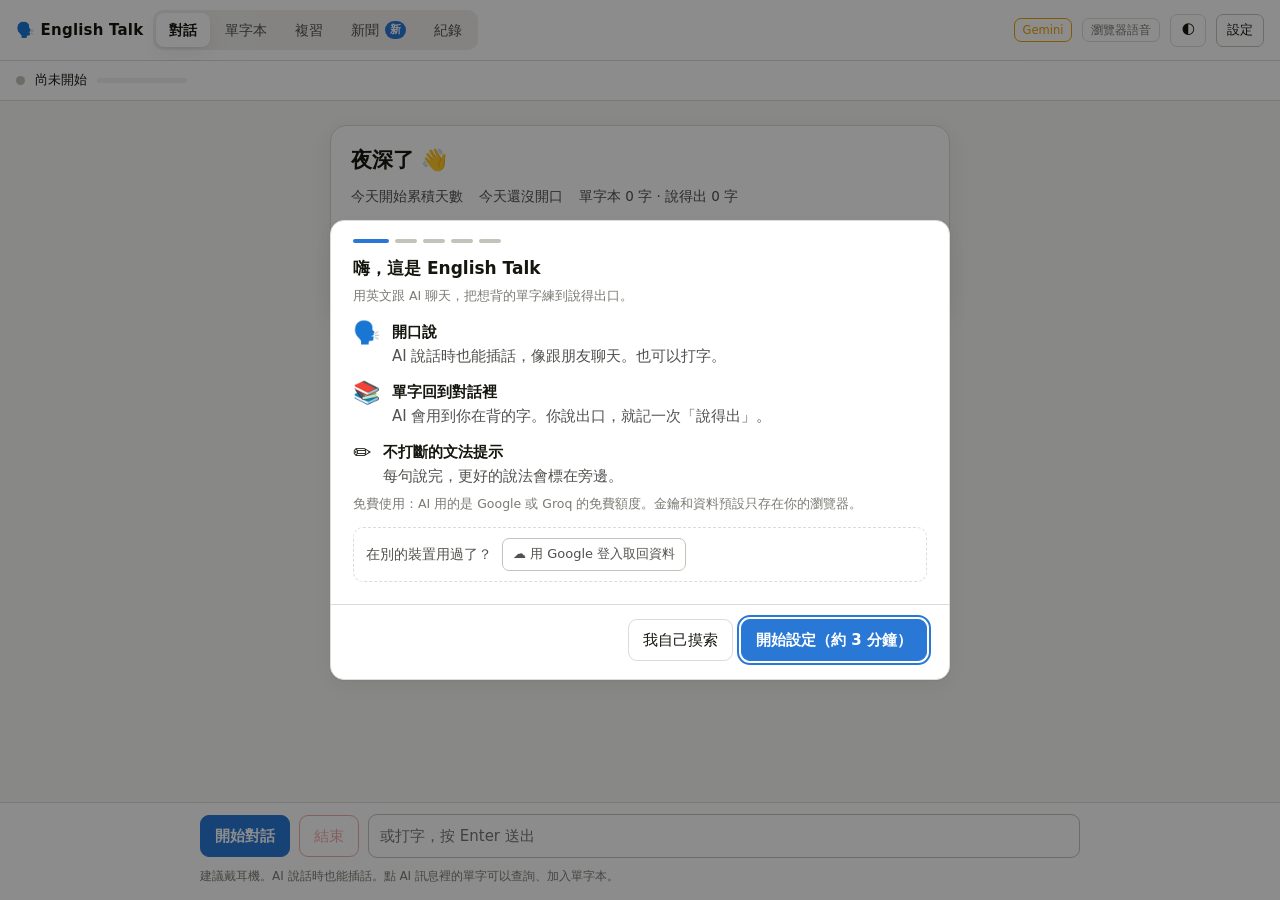
==== commit 2e136a14: "閱讀+" ====
--- a/docs/index.html
+++ b/docs/index.html
@@ -140,6 +140,11 @@
 
       <div id="insights"></div>
 
+      <div class="card" data-sec="overview" id="newsStatsCard" hidden>
+        <h3>📰 每日新聞</h3>
+        <div id="newsStatsBody"></div>
+      </div>
+
       <div class="card" data-sec="overview">
         <h3>練習熱力圖</h3>
         <div id="heatmap"></div>
@@ -339,6 +344,12 @@
       AI 用過、我沒跟著用的字，提前到明天複習
     </label>
     <div class="note" style="margin-left:26px">不耗 API 額度。</div>
+
+    <label class="field" style="display:flex;align-items:center;gap:9px;cursor:pointer;margin-top:8px">
+      <input type="checkbox" id="cfgAutoFill" style="width:auto">
+      每天自動補齊例句與詞性變化
+    </label>
+    <div class="note" style="margin-left:26px">打開網站時在背景補，每天最多 36 個字（3 次 AI 請求）。</div>
 
     <label class="field" style="display:flex;align-items:center;gap:9px;cursor:pointer;margin-top:8px">
       <input type="checkbox" id="cfgAnalyzeGaps" style="width:auto">
--- a/docs/styles.css
+++ b/docs/styles.css
@@ -1022,7 +1022,7 @@
 #page-stats[data-sec="speak"] [data-sec="speak"]:not(button),
 #page-stats[data-sec="data"] [data-sec="data"]:not(button) { display: revert; }
 #page-stats[data-sec="overview"] #statTiles { display: grid; }
-#page-stats #syncCard[hidden] { display: none !important; }
+#page-stats #syncCard[hidden], #page-stats #newsStatsCard[hidden] { display: none !important; }
 /* 每日明細：日期、時間不要折行 */
 #dailyTable td, #dailyTable th { white-space: nowrap; }
 
@@ -1078,3 +1078,17 @@
   padding: 8px 10px; border-radius: 8px; cursor: pointer; font-size: 14px; }
 .nw-item:hover, .nw-item.on { background: var(--surface-2); }
 .nw-item .nw-t { overflow: hidden; text-overflow: ellipsis; white-space: nowrap; }
+
+/* 每日新聞：朗讀、逐句、摘要 */
+.nw-streak { font-size: 12.5px; color: var(--muted); }
+.nw-body .ns.speaking, .nw-lines .ns.speaking { background: color-mix(in srgb, var(--warn) 22%, transparent); border-radius: 4px; }
+.nw-lines { padding-left: 22px; margin: 0 0 14px; display: grid; gap: 10px; font-size: 16.5px; line-height: 1.6; }
+.nw-lines.simple { border-left: 3px solid var(--warn); padding-left: 30px; }
+.nw-lines .nl-acts { display: inline-flex; gap: 6px; margin-left: 6px; vertical-align: middle; }
+.nw-sumtext { width: 100%; box-sizing: border-box; font: inherit; }
+.nw-mine { padding: 8px 12px; background: var(--surface-2); border-radius: 8px; margin: 0 0 10px; }
+.nw-fb { padding: 10px 12px; border-radius: 8px; border: 1px solid var(--line); margin-bottom: 10px; font-size: 14.5px; }
+.nw-fb p { margin: 0 0 6px; }
+.nw-fb.ok { border-color: var(--good); }
+.nw-fb.warn { border-color: var(--warn); }
+#newsStatsCard .tiles.compact { margin-bottom: 0; }
